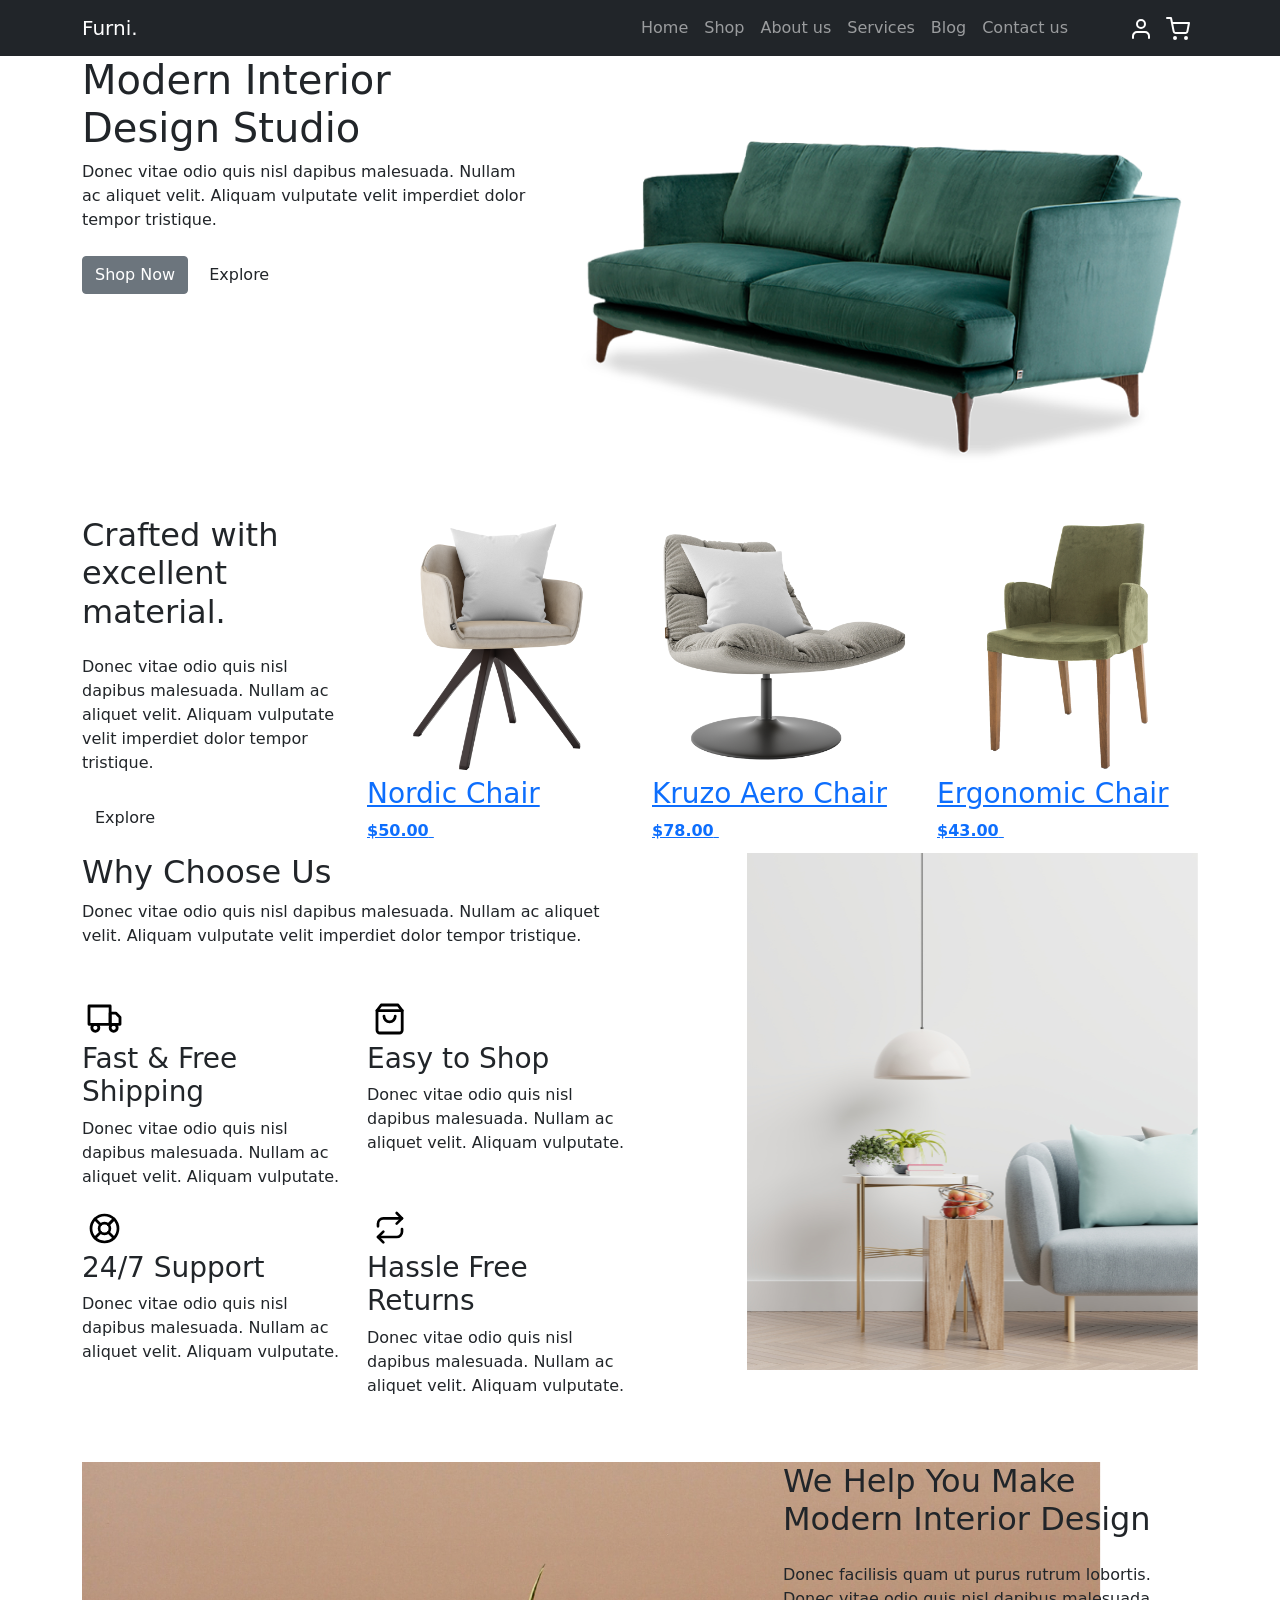
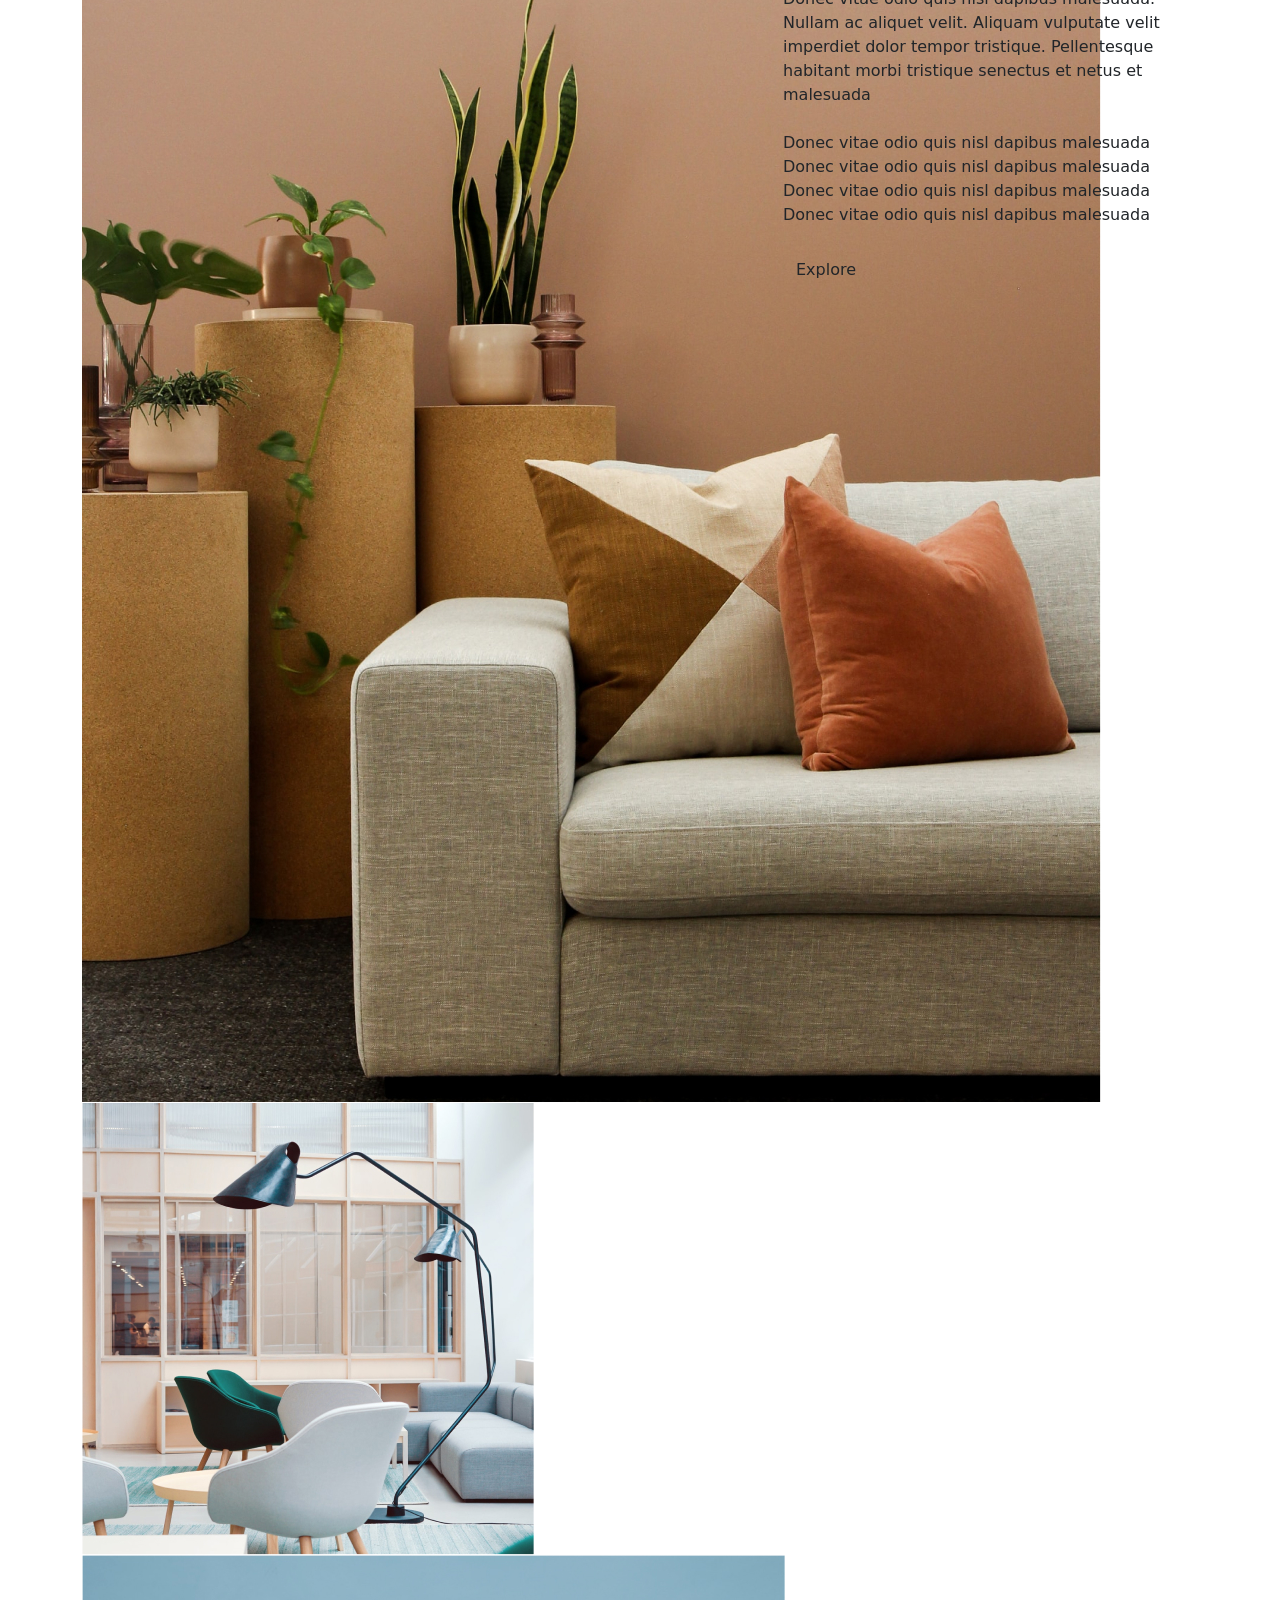
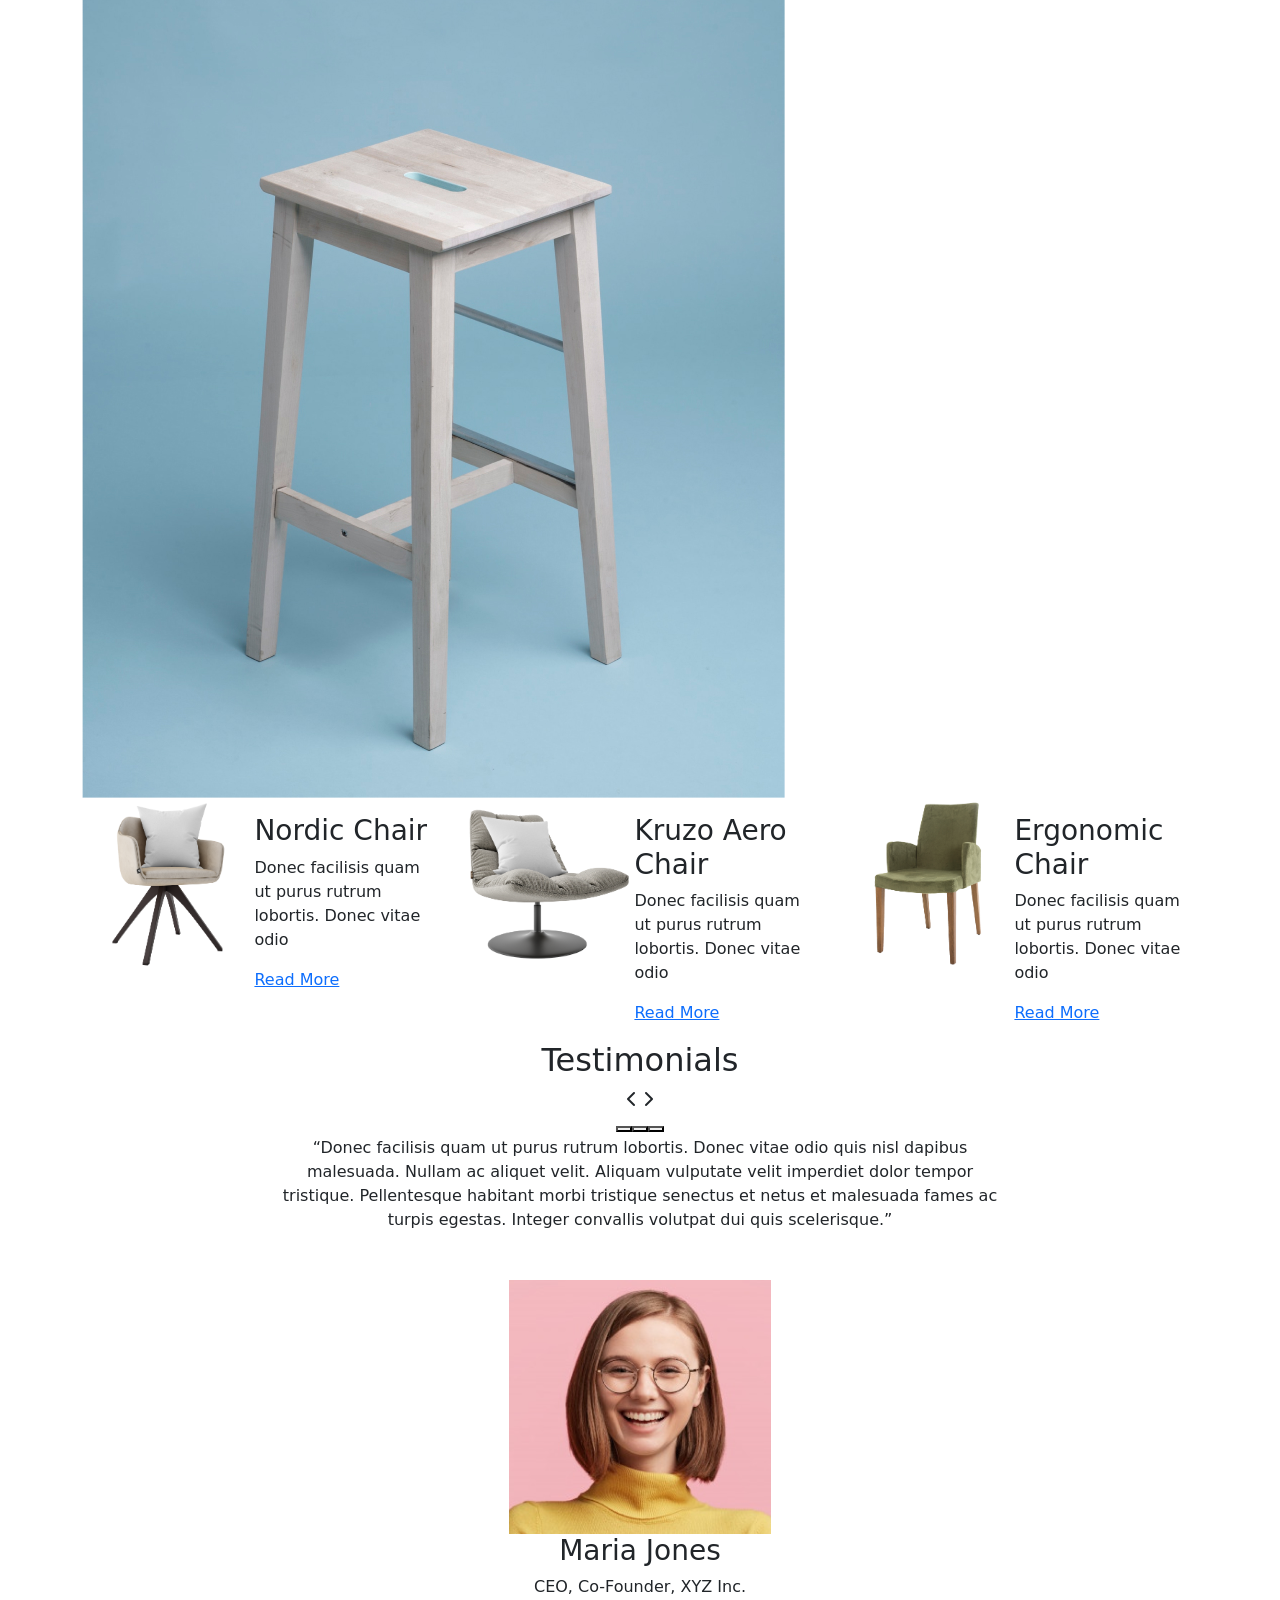
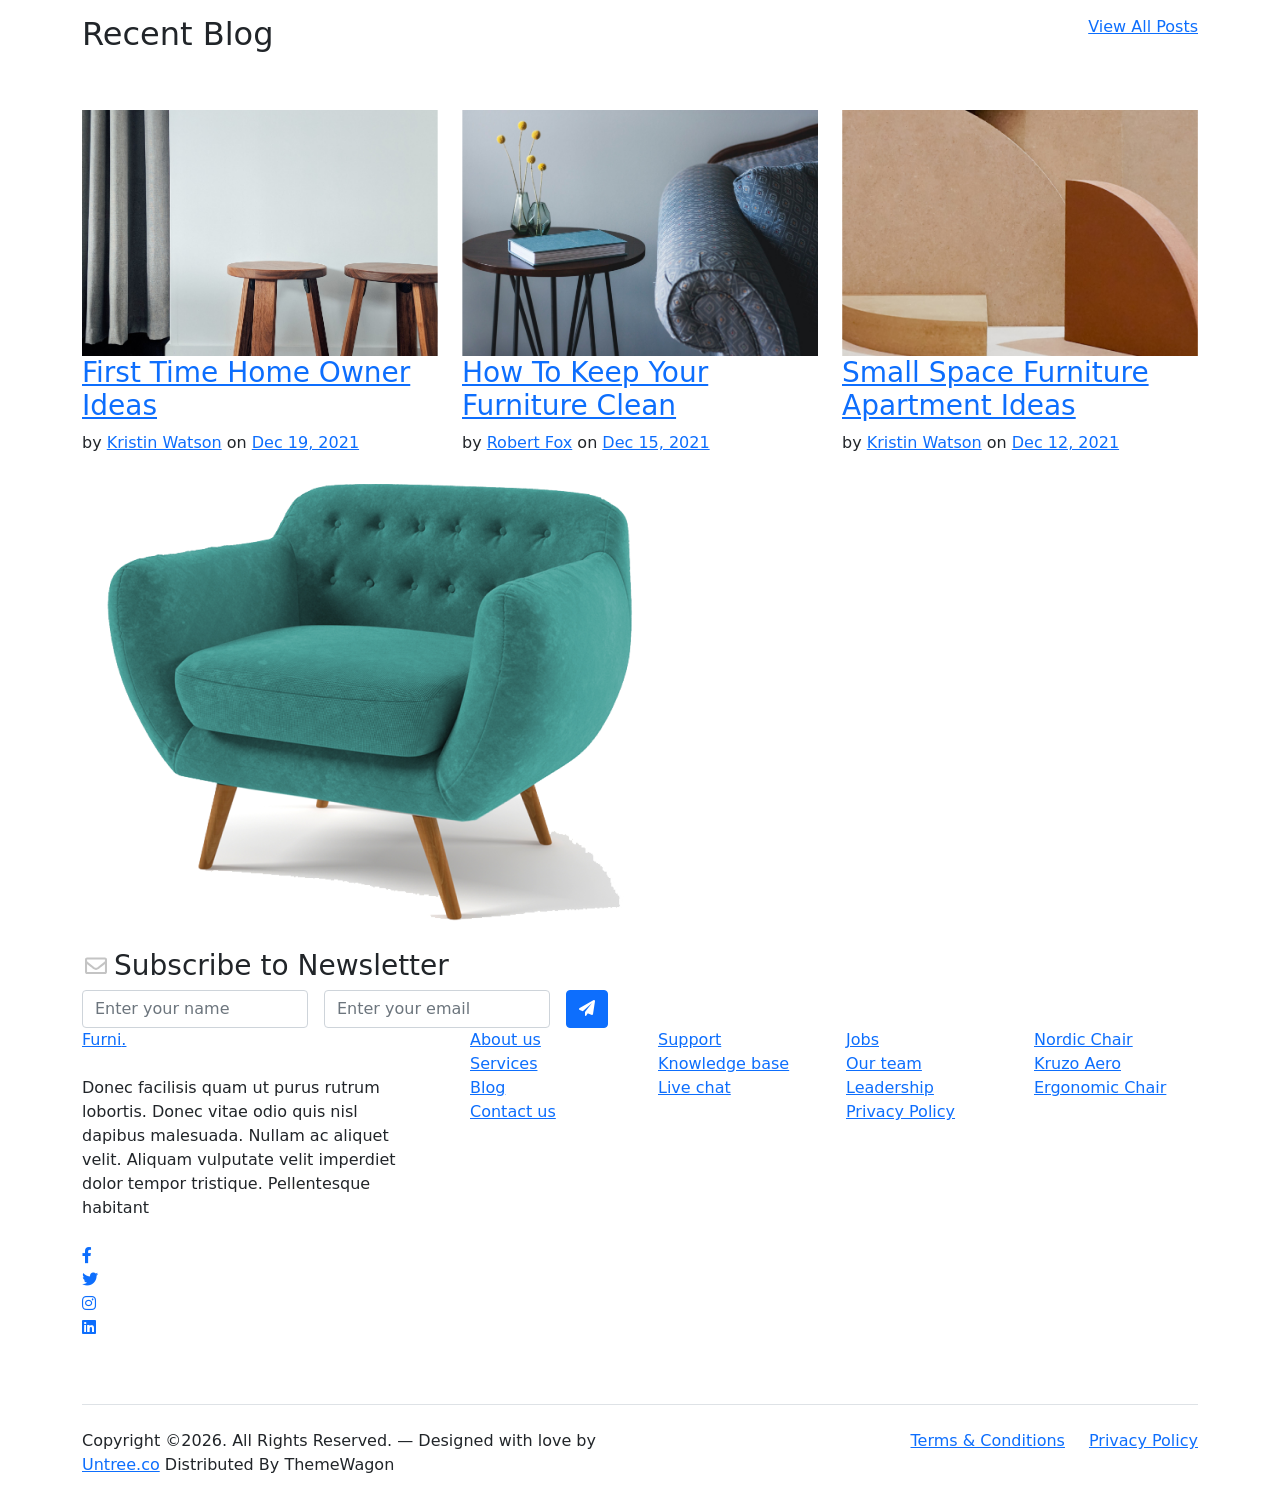
==== index.html @ 15cfdb69 "Landing page template (furni-1.0.0). Source: https://themewagon.com/themes/furni-online-store/." ====
<!-- /*
* Bootstrap 5
* Template Name: Furni
* Template Author: Untree.co
* Template URI: https://untree.co/
* License: https://creativecommons.org/licenses/by/3.0/
*/ -->
<!doctype html>
<html lang="en">
<head>
  <meta charset="utf-8">
  <meta name="viewport" content="width=device-width, initial-scale=1, shrink-to-fit=no">
  <meta name="author" content="Untree.co">
  <link rel="shortcut icon" href="favicon.png">

  <meta name="description" content="" />
  <meta name="keywords" content="bootstrap, bootstrap4" />

		<!-- Bootstrap CSS -->
		<link href="css/bootstrap.min.css" rel="stylesheet">
		<link href="https://cdnjs.cloudflare.com/ajax/libs/font-awesome/6.0.0-beta3/css/all.min.css" rel="stylesheet">
		<link href="css/tiny-slider.css" rel="stylesheet">
		<link href="css/style.css" rel="stylesheet">
		<title>Furni Free Bootstrap 5 Template for Furniture and Interior Design Websites by Untree.co </title>
	</head>

	<body>

		<!-- Start Header/Navigation -->
		<nav class="custom-navbar navbar navbar navbar-expand-md navbar-dark bg-dark" arial-label="Furni navigation bar">

			<div class="container">
				<a class="navbar-brand" href="index.html">Furni<span>.</span></a>

				<button class="navbar-toggler" type="button" data-bs-toggle="collapse" data-bs-target="#navbarsFurni" aria-controls="navbarsFurni" aria-expanded="false" aria-label="Toggle navigation">
					<span class="navbar-toggler-icon"></span>
				</button>

				<div class="collapse navbar-collapse" id="navbarsFurni">
					<ul class="custom-navbar-nav navbar-nav ms-auto mb-2 mb-md-0">
						<li class="nav-item active">
							<a class="nav-link" href="index.html">Home</a>
						</li>
						<li><a class="nav-link" href="shop.html">Shop</a></li>
						<li><a class="nav-link" href="about.html">About us</a></li>
						<li><a class="nav-link" href="services.html">Services</a></li>
						<li><a class="nav-link" href="blog.html">Blog</a></li>
						<li><a class="nav-link" href="contact.html">Contact us</a></li>
					</ul>

					<ul class="custom-navbar-cta navbar-nav mb-2 mb-md-0 ms-5">
						<li><a class="nav-link" href="#"><img src="images/user.svg"></a></li>
						<li><a class="nav-link" href="cart.html"><img src="images/cart.svg"></a></li>
					</ul>
				</div>
			</div>
				
		</nav>
		<!-- End Header/Navigation -->

		<!-- Start Hero Section -->
			<div class="hero">
				<div class="container">
					<div class="row justify-content-between">
						<div class="col-lg-5">
							<div class="intro-excerpt">
								<h1>Modern Interior <span clsas="d-block">Design Studio</span></h1>
								<p class="mb-4">Donec vitae odio quis nisl dapibus malesuada. Nullam ac aliquet velit. Aliquam vulputate velit imperdiet dolor tempor tristique.</p>
								<p><a href="" class="btn btn-secondary me-2">Shop Now</a><a href="#" class="btn btn-white-outline">Explore</a></p>
							</div>
						</div>
						<div class="col-lg-7">
							<div class="hero-img-wrap">
								<img src="images/couch.png" class="img-fluid">
							</div>
						</div>
					</div>
				</div>
			</div>
		<!-- End Hero Section -->

		<!-- Start Product Section -->
		<div class="product-section">
			<div class="container">
				<div class="row">

					<!-- Start Column 1 -->
					<div class="col-md-12 col-lg-3 mb-5 mb-lg-0">
						<h2 class="mb-4 section-title">Crafted with excellent material.</h2>
						<p class="mb-4">Donec vitae odio quis nisl dapibus malesuada. Nullam ac aliquet velit. Aliquam vulputate velit imperdiet dolor tempor tristique. </p>
						<p><a href="shop.html" class="btn">Explore</a></p>
					</div> 
					<!-- End Column 1 -->

					<!-- Start Column 2 -->
					<div class="col-12 col-md-4 col-lg-3 mb-5 mb-md-0">
						<a class="product-item" href="cart.html">
							<img src="images/product-1.png" class="img-fluid product-thumbnail">
							<h3 class="product-title">Nordic Chair</h3>
							<strong class="product-price">$50.00</strong>

							<span class="icon-cross">
								<img src="images/cross.svg" class="img-fluid">
							</span>
						</a>
					</div> 
					<!-- End Column 2 -->

					<!-- Start Column 3 -->
					<div class="col-12 col-md-4 col-lg-3 mb-5 mb-md-0">
						<a class="product-item" href="cart.html">
							<img src="images/product-2.png" class="img-fluid product-thumbnail">
							<h3 class="product-title">Kruzo Aero Chair</h3>
							<strong class="product-price">$78.00</strong>

							<span class="icon-cross">
								<img src="images/cross.svg" class="img-fluid">
							</span>
						</a>
					</div>
					<!-- End Column 3 -->

					<!-- Start Column 4 -->
					<div class="col-12 col-md-4 col-lg-3 mb-5 mb-md-0">
						<a class="product-item" href="cart.html">
							<img src="images/product-3.png" class="img-fluid product-thumbnail">
							<h3 class="product-title">Ergonomic Chair</h3>
							<strong class="product-price">$43.00</strong>

							<span class="icon-cross">
								<img src="images/cross.svg" class="img-fluid">
							</span>
						</a>
					</div>
					<!-- End Column 4 -->

				</div>
			</div>
		</div>
		<!-- End Product Section -->

		<!-- Start Why Choose Us Section -->
		<div class="why-choose-section">
			<div class="container">
				<div class="row justify-content-between">
					<div class="col-lg-6">
						<h2 class="section-title">Why Choose Us</h2>
						<p>Donec vitae odio quis nisl dapibus malesuada. Nullam ac aliquet velit. Aliquam vulputate velit imperdiet dolor tempor tristique.</p>

						<div class="row my-5">
							<div class="col-6 col-md-6">
								<div class="feature">
									<div class="icon">
										<img src="images/truck.svg" alt="Image" class="imf-fluid">
									</div>
									<h3>Fast &amp; Free Shipping</h3>
									<p>Donec vitae odio quis nisl dapibus malesuada. Nullam ac aliquet velit. Aliquam vulputate.</p>
								</div>
							</div>

							<div class="col-6 col-md-6">
								<div class="feature">
									<div class="icon">
										<img src="images/bag.svg" alt="Image" class="imf-fluid">
									</div>
									<h3>Easy to Shop</h3>
									<p>Donec vitae odio quis nisl dapibus malesuada. Nullam ac aliquet velit. Aliquam vulputate.</p>
								</div>
							</div>

							<div class="col-6 col-md-6">
								<div class="feature">
									<div class="icon">
										<img src="images/support.svg" alt="Image" class="imf-fluid">
									</div>
									<h3>24/7 Support</h3>
									<p>Donec vitae odio quis nisl dapibus malesuada. Nullam ac aliquet velit. Aliquam vulputate.</p>
								</div>
							</div>

							<div class="col-6 col-md-6">
								<div class="feature">
									<div class="icon">
										<img src="images/return.svg" alt="Image" class="imf-fluid">
									</div>
									<h3>Hassle Free Returns</h3>
									<p>Donec vitae odio quis nisl dapibus malesuada. Nullam ac aliquet velit. Aliquam vulputate.</p>
								</div>
							</div>

						</div>
					</div>

					<div class="col-lg-5">
						<div class="img-wrap">
							<img src="images/why-choose-us-img.jpg" alt="Image" class="img-fluid">
						</div>
					</div>

				</div>
			</div>
		</div>
		<!-- End Why Choose Us Section -->

		<!-- Start We Help Section -->
		<div class="we-help-section">
			<div class="container">
				<div class="row justify-content-between">
					<div class="col-lg-7 mb-5 mb-lg-0">
						<div class="imgs-grid">
							<div class="grid grid-1"><img src="images/img-grid-1.jpg" alt="Untree.co"></div>
							<div class="grid grid-2"><img src="images/img-grid-2.jpg" alt="Untree.co"></div>
							<div class="grid grid-3"><img src="images/img-grid-3.jpg" alt="Untree.co"></div>
						</div>
					</div>
					<div class="col-lg-5 ps-lg-5">
						<h2 class="section-title mb-4">We Help You Make Modern Interior Design</h2>
						<p>Donec facilisis quam ut purus rutrum lobortis. Donec vitae odio quis nisl dapibus malesuada. Nullam ac aliquet velit. Aliquam vulputate velit imperdiet dolor tempor tristique. Pellentesque habitant morbi tristique senectus et netus et malesuada</p>

						<ul class="list-unstyled custom-list my-4">
							<li>Donec vitae odio quis nisl dapibus malesuada</li>
							<li>Donec vitae odio quis nisl dapibus malesuada</li>
							<li>Donec vitae odio quis nisl dapibus malesuada</li>
							<li>Donec vitae odio quis nisl dapibus malesuada</li>
						</ul>
						<p><a herf="#" class="btn">Explore</a></p>
					</div>
				</div>
			</div>
		</div>
		<!-- End We Help Section -->

		<!-- Start Popular Product -->
		<div class="popular-product">
			<div class="container">
				<div class="row">

					<div class="col-12 col-md-6 col-lg-4 mb-4 mb-lg-0">
						<div class="product-item-sm d-flex">
							<div class="thumbnail">
								<img src="images/product-1.png" alt="Image" class="img-fluid">
							</div>
							<div class="pt-3">
								<h3>Nordic Chair</h3>
								<p>Donec facilisis quam ut purus rutrum lobortis. Donec vitae odio </p>
								<p><a href="#">Read More</a></p>
							</div>
						</div>
					</div>

					<div class="col-12 col-md-6 col-lg-4 mb-4 mb-lg-0">
						<div class="product-item-sm d-flex">
							<div class="thumbnail">
								<img src="images/product-2.png" alt="Image" class="img-fluid">
							</div>
							<div class="pt-3">
								<h3>Kruzo Aero Chair</h3>
								<p>Donec facilisis quam ut purus rutrum lobortis. Donec vitae odio </p>
								<p><a href="#">Read More</a></p>
							</div>
						</div>
					</div>

					<div class="col-12 col-md-6 col-lg-4 mb-4 mb-lg-0">
						<div class="product-item-sm d-flex">
							<div class="thumbnail">
								<img src="images/product-3.png" alt="Image" class="img-fluid">
							</div>
							<div class="pt-3">
								<h3>Ergonomic Chair</h3>
								<p>Donec facilisis quam ut purus rutrum lobortis. Donec vitae odio </p>
								<p><a href="#">Read More</a></p>
							</div>
						</div>
					</div>

				</div>
			</div>
		</div>
		<!-- End Popular Product -->

		<!-- Start Testimonial Slider -->
		<div class="testimonial-section">
			<div class="container">
				<div class="row">
					<div class="col-lg-7 mx-auto text-center">
						<h2 class="section-title">Testimonials</h2>
					</div>
				</div>

				<div class="row justify-content-center">
					<div class="col-lg-12">
						<div class="testimonial-slider-wrap text-center">

							<div id="testimonial-nav">
								<span class="prev" data-controls="prev"><span class="fa fa-chevron-left"></span></span>
								<span class="next" data-controls="next"><span class="fa fa-chevron-right"></span></span>
							</div>

							<div class="testimonial-slider">
								
								<div class="item">
									<div class="row justify-content-center">
										<div class="col-lg-8 mx-auto">

											<div class="testimonial-block text-center">
												<blockquote class="mb-5">
													<p>&ldquo;Donec facilisis quam ut purus rutrum lobortis. Donec vitae odio quis nisl dapibus malesuada. Nullam ac aliquet velit. Aliquam vulputate velit imperdiet dolor tempor tristique. Pellentesque habitant morbi tristique senectus et netus et malesuada fames ac turpis egestas. Integer convallis volutpat dui quis scelerisque.&rdquo;</p>
												</blockquote>

												<div class="author-info">
													<div class="author-pic">
														<img src="images/person-1.png" alt="Maria Jones" class="img-fluid">
													</div>
													<h3 class="font-weight-bold">Maria Jones</h3>
													<span class="position d-block mb-3">CEO, Co-Founder, XYZ Inc.</span>
												</div>
											</div>

										</div>
									</div>
								</div> 
								<!-- END item -->

								<div class="item">
									<div class="row justify-content-center">
										<div class="col-lg-8 mx-auto">

											<div class="testimonial-block text-center">
												<blockquote class="mb-5">
													<p>&ldquo;Donec facilisis quam ut purus rutrum lobortis. Donec vitae odio quis nisl dapibus malesuada. Nullam ac aliquet velit. Aliquam vulputate velit imperdiet dolor tempor tristique. Pellentesque habitant morbi tristique senectus et netus et malesuada fames ac turpis egestas. Integer convallis volutpat dui quis scelerisque.&rdquo;</p>
												</blockquote>

												<div class="author-info">
													<div class="author-pic">
														<img src="images/person-1.png" alt="Maria Jones" class="img-fluid">
													</div>
													<h3 class="font-weight-bold">Maria Jones</h3>
													<span class="position d-block mb-3">CEO, Co-Founder, XYZ Inc.</span>
												</div>
											</div>

										</div>
									</div>
								</div> 
								<!-- END item -->

								<div class="item">
									<div class="row justify-content-center">
										<div class="col-lg-8 mx-auto">

											<div class="testimonial-block text-center">
												<blockquote class="mb-5">
													<p>&ldquo;Donec facilisis quam ut purus rutrum lobortis. Donec vitae odio quis nisl dapibus malesuada. Nullam ac aliquet velit. Aliquam vulputate velit imperdiet dolor tempor tristique. Pellentesque habitant morbi tristique senectus et netus et malesuada fames ac turpis egestas. Integer convallis volutpat dui quis scelerisque.&rdquo;</p>
												</blockquote>

												<div class="author-info">
													<div class="author-pic">
														<img src="images/person-1.png" alt="Maria Jones" class="img-fluid">
													</div>
													<h3 class="font-weight-bold">Maria Jones</h3>
													<span class="position d-block mb-3">CEO, Co-Founder, XYZ Inc.</span>
												</div>
											</div>

										</div>
									</div>
								</div> 
								<!-- END item -->

							</div>

						</div>
					</div>
				</div>
			</div>
		</div>
		<!-- End Testimonial Slider -->

		<!-- Start Blog Section -->
		<div class="blog-section">
			<div class="container">
				<div class="row mb-5">
					<div class="col-md-6">
						<h2 class="section-title">Recent Blog</h2>
					</div>
					<div class="col-md-6 text-start text-md-end">
						<a href="#" class="more">View All Posts</a>
					</div>
				</div>

				<div class="row">

					<div class="col-12 col-sm-6 col-md-4 mb-4 mb-md-0">
						<div class="post-entry">
							<a href="#" class="post-thumbnail"><img src="images/post-1.jpg" alt="Image" class="img-fluid"></a>
							<div class="post-content-entry">
								<h3><a href="#">First Time Home Owner Ideas</a></h3>
								<div class="meta">
									<span>by <a href="#">Kristin Watson</a></span> <span>on <a href="#">Dec 19, 2021</a></span>
								</div>
							</div>
						</div>
					</div>

					<div class="col-12 col-sm-6 col-md-4 mb-4 mb-md-0">
						<div class="post-entry">
							<a href="#" class="post-thumbnail"><img src="images/post-2.jpg" alt="Image" class="img-fluid"></a>
							<div class="post-content-entry">
								<h3><a href="#">How To Keep Your Furniture Clean</a></h3>
								<div class="meta">
									<span>by <a href="#">Robert Fox</a></span> <span>on <a href="#">Dec 15, 2021</a></span>
								</div>
							</div>
						</div>
					</div>

					<div class="col-12 col-sm-6 col-md-4 mb-4 mb-md-0">
						<div class="post-entry">
							<a href="#" class="post-thumbnail"><img src="images/post-3.jpg" alt="Image" class="img-fluid"></a>
							<div class="post-content-entry">
								<h3><a href="#">Small Space Furniture Apartment Ideas</a></h3>
								<div class="meta">
									<span>by <a href="#">Kristin Watson</a></span> <span>on <a href="#">Dec 12, 2021</a></span>
								</div>
							</div>
						</div>
					</div>

				</div>
			</div>
		</div>
		<!-- End Blog Section -->	

		<!-- Start Footer Section -->
		<footer class="footer-section">
			<div class="container relative">

				<div class="sofa-img">
					<img src="images/sofa.png" alt="Image" class="img-fluid">
				</div>

				<div class="row">
					<div class="col-lg-8">
						<div class="subscription-form">
							<h3 class="d-flex align-items-center"><span class="me-1"><img src="images/envelope-outline.svg" alt="Image" class="img-fluid"></span><span>Subscribe to Newsletter</span></h3>

							<form action="#" class="row g-3">
								<div class="col-auto">
									<input type="text" class="form-control" placeholder="Enter your name">
								</div>
								<div class="col-auto">
									<input type="email" class="form-control" placeholder="Enter your email">
								</div>
								<div class="col-auto">
									<button class="btn btn-primary">
										<span class="fa fa-paper-plane"></span>
									</button>
								</div>
							</form>

						</div>
					</div>
				</div>

				<div class="row g-5 mb-5">
					<div class="col-lg-4">
						<div class="mb-4 footer-logo-wrap"><a href="#" class="footer-logo">Furni<span>.</span></a></div>
						<p class="mb-4">Donec facilisis quam ut purus rutrum lobortis. Donec vitae odio quis nisl dapibus malesuada. Nullam ac aliquet velit. Aliquam vulputate velit imperdiet dolor tempor tristique. Pellentesque habitant</p>

						<ul class="list-unstyled custom-social">
							<li><a href="#"><span class="fa fa-brands fa-facebook-f"></span></a></li>
							<li><a href="#"><span class="fa fa-brands fa-twitter"></span></a></li>
							<li><a href="#"><span class="fa fa-brands fa-instagram"></span></a></li>
							<li><a href="#"><span class="fa fa-brands fa-linkedin"></span></a></li>
						</ul>
					</div>

					<div class="col-lg-8">
						<div class="row links-wrap">
							<div class="col-6 col-sm-6 col-md-3">
								<ul class="list-unstyled">
									<li><a href="#">About us</a></li>
									<li><a href="#">Services</a></li>
									<li><a href="#">Blog</a></li>
									<li><a href="#">Contact us</a></li>
								</ul>
							</div>

							<div class="col-6 col-sm-6 col-md-3">
								<ul class="list-unstyled">
									<li><a href="#">Support</a></li>
									<li><a href="#">Knowledge base</a></li>
									<li><a href="#">Live chat</a></li>
								</ul>
							</div>

							<div class="col-6 col-sm-6 col-md-3">
								<ul class="list-unstyled">
									<li><a href="#">Jobs</a></li>
									<li><a href="#">Our team</a></li>
									<li><a href="#">Leadership</a></li>
									<li><a href="#">Privacy Policy</a></li>
								</ul>
							</div>

							<div class="col-6 col-sm-6 col-md-3">
								<ul class="list-unstyled">
									<li><a href="#">Nordic Chair</a></li>
									<li><a href="#">Kruzo Aero</a></li>
									<li><a href="#">Ergonomic Chair</a></li>
								</ul>
							</div>
						</div>
					</div>

				</div>

				<div class="border-top copyright">
					<div class="row pt-4">
						<div class="col-lg-6">
							<p class="mb-2 text-center text-lg-start">Copyright &copy;<script>document.write(new Date().getFullYear());</script>. All Rights Reserved. &mdash; Designed with love by <a href="https://untree.co">Untree.co</a> Distributed By <a hreff="https://themewagon.com">ThemeWagon</a>  <!-- License information: https://untree.co/license/ -->
            </p>
						</div>

						<div class="col-lg-6 text-center text-lg-end">
							<ul class="list-unstyled d-inline-flex ms-auto">
								<li class="me-4"><a href="#">Terms &amp; Conditions</a></li>
								<li><a href="#">Privacy Policy</a></li>
							</ul>
						</div>

					</div>
				</div>

			</div>
		</footer>
		<!-- End Footer Section -->	


		<script src="js/bootstrap.bundle.min.js"></script>
		<script src="js/tiny-slider.js"></script>
		<script src="js/custom.js"></script>
	</body>

</html>
---- css/tiny-slider.css ----
.tns-outer{padding:0 !important}.tns-outer [hidden]{display:none !important}.tns-outer [aria-controls],.tns-outer [data-action]{cursor:pointer}.tns-slider{-webkit-transition:all 0s;-moz-transition:all 0s;transition:all 0s}.tns-slider>.tns-item{-webkit-box-sizing:border-box;-moz-box-sizing:border-box;box-sizing:border-box}.tns-horizontal.tns-subpixel{white-space:nowrap}.tns-horizontal.tns-subpixel>.tns-item{display:inline-block;vertical-align:top;white-space:normal}.tns-horizontal.tns-no-subpixel:after{content:'';display:table;clear:both}.tns-horizontal.tns-no-subpixel>.tns-item{float:left}.tns-horizontal.tns-carousel.tns-no-subpixel>.tns-item{margin-right:-100%}.tns-no-calc{position:relative;left:0}.tns-gallery{position:relative;left:0;min-height:1px}.tns-gallery>.tns-item{position:absolute;left:-100%;-webkit-transition:transform 0s, opacity 0s;-moz-transition:transform 0s, opacity 0s;transition:transform 0s, opacity 0s}.tns-gallery>.tns-slide-active{position:relative;left:auto !important}.tns-gallery>.tns-moving{-webkit-transition:all 0.25s;-moz-transition:all 0.25s;transition:all 0.25s}.tns-autowidth{display:inline-block}.tns-lazy-img{-webkit-transition:opacity 0.6s;-moz-transition:opacity 0.6s;transition:opacity 0.6s;opacity:0.6}.tns-lazy-img.tns-complete{opacity:1}.tns-ah{-webkit-transition:height 0s;-moz-transition:height 0s;transition:height 0s}.tns-ovh{overflow:hidden}.tns-visually-hidden{position:absolute;left:-10000em}.tns-transparent{opacity:0;visibility:hidden}.tns-fadeIn{opacity:1;filter:alpha(opacity=100);z-index:0}.tns-normal,.tns-fadeOut{opacity:0;filter:alpha(opacity=0);z-index:-1}.tns-vpfix{white-space:nowrap}.tns-vpfix>div,.tns-vpfix>li{display:inline-block}.tns-t-subp2{margin:0 auto;width:310px;position:relative;height:10px;overflow:hidden}.tns-t-ct{width:2333.3333333%;width:-webkit-calc(100% * 70 / 3);width:-moz-calc(100% * 70 / 3);width:calc(100% * 70 / 3);position:absolute;right:0}.tns-t-ct:after{content:'';display:table;clear:both}.tns-t-ct>div{width:1.4285714%;width:-webkit-calc(100% / 70);width:-moz-calc(100% / 70);width:calc(100% / 70);height:10px;float:left}

/*# sourceMappingURL=sourcemaps/tiny-slider.css.map */
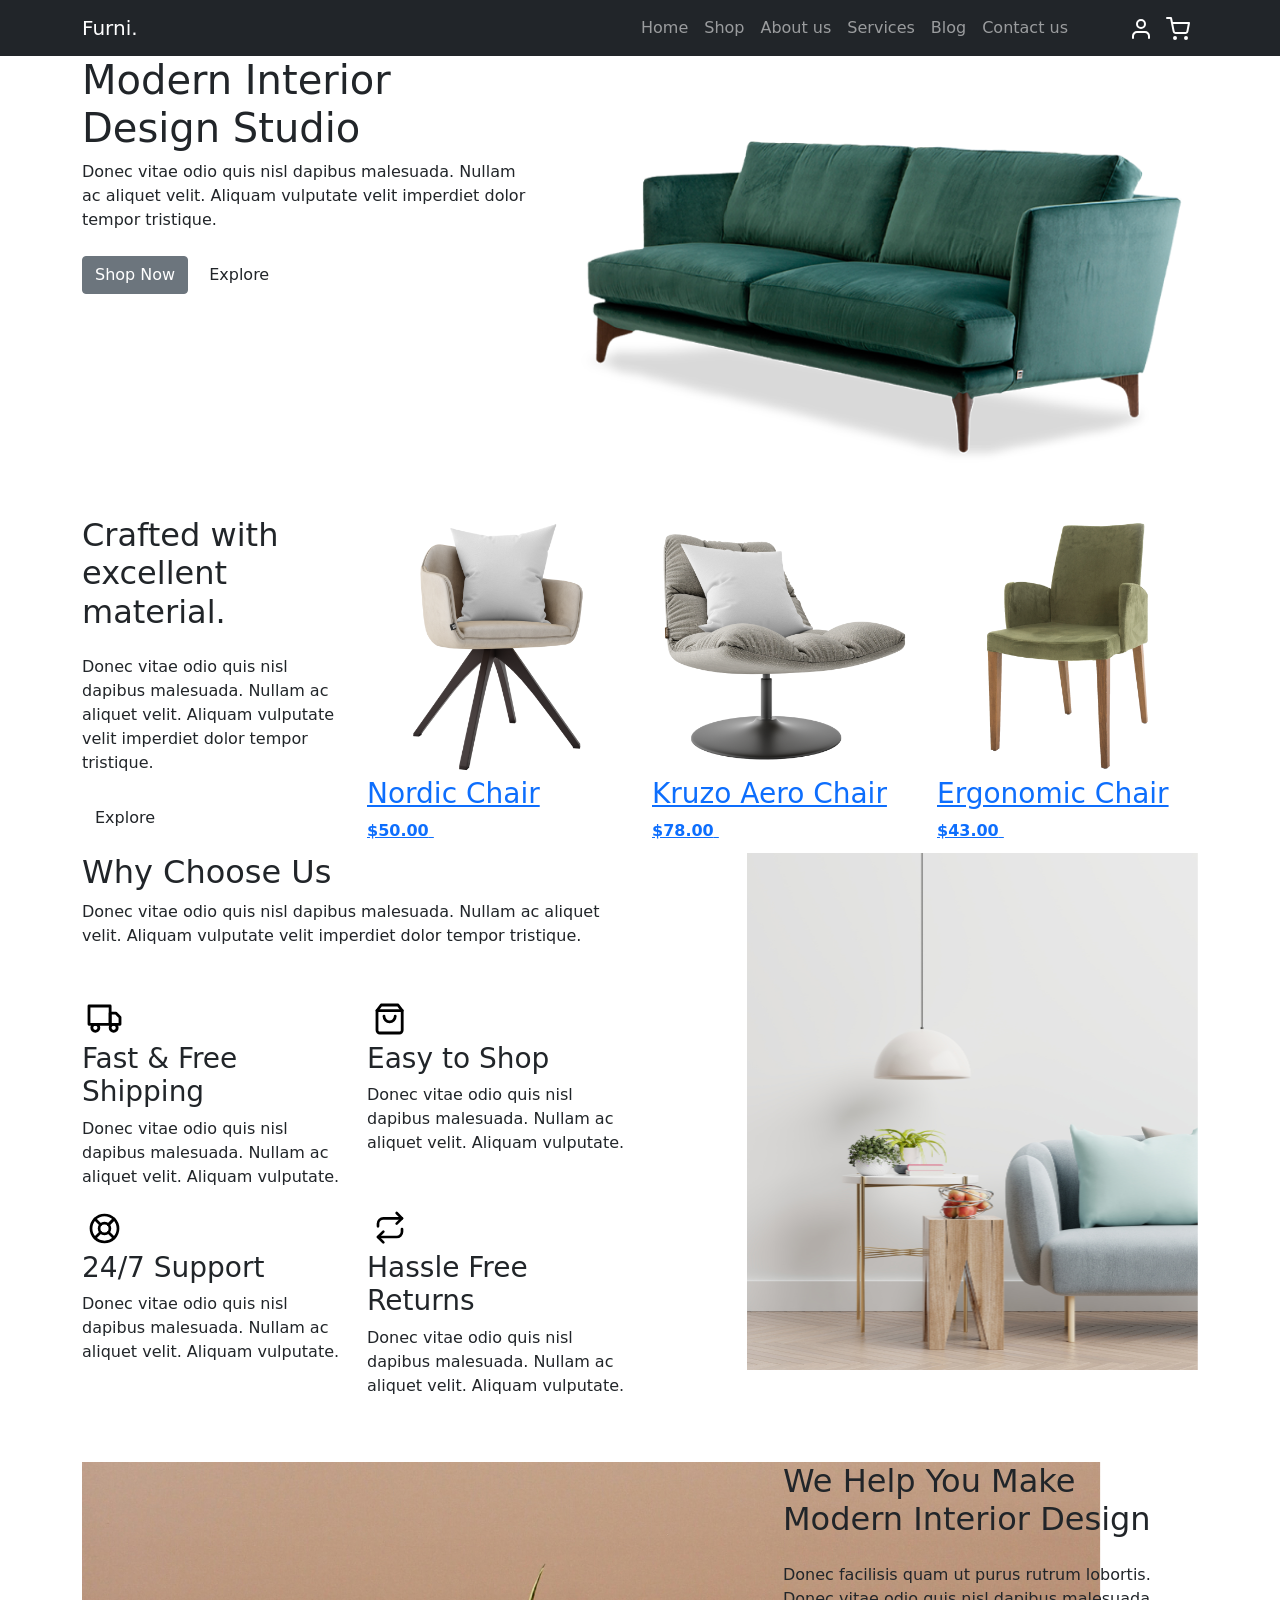
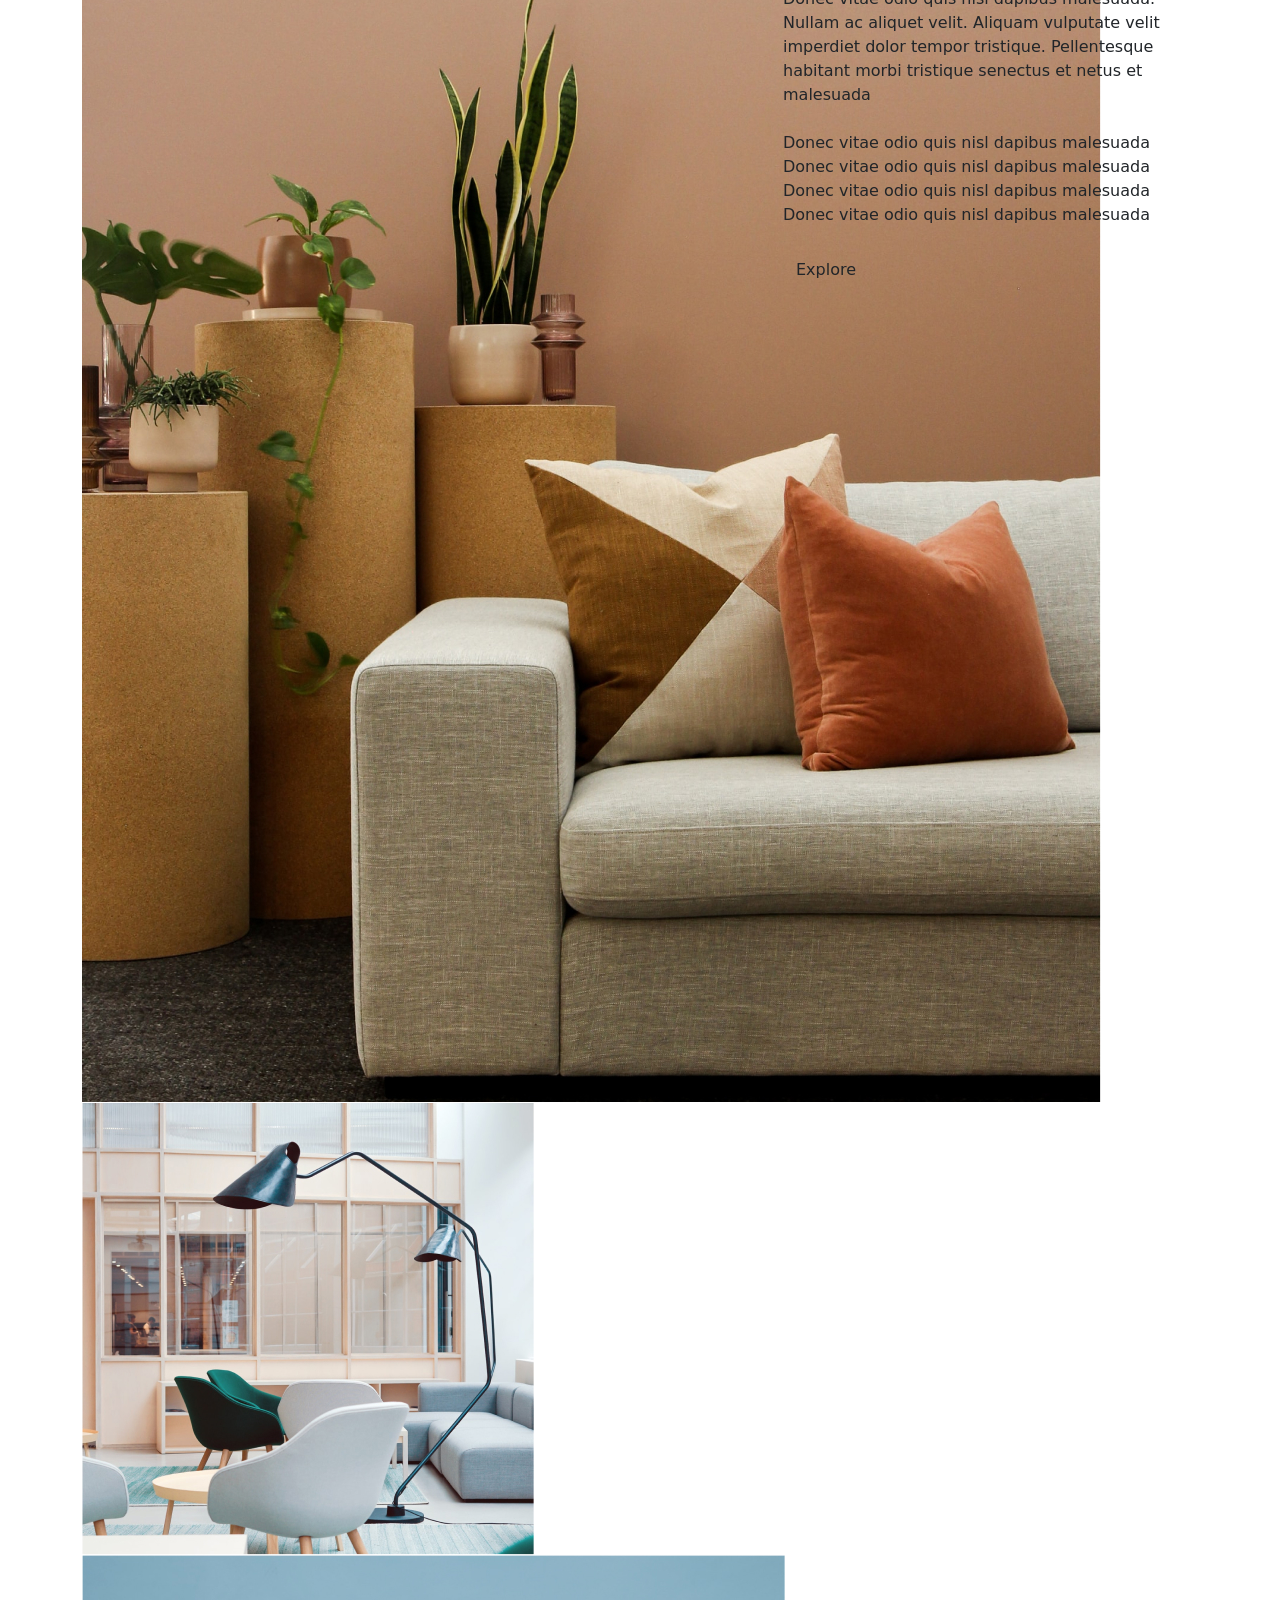
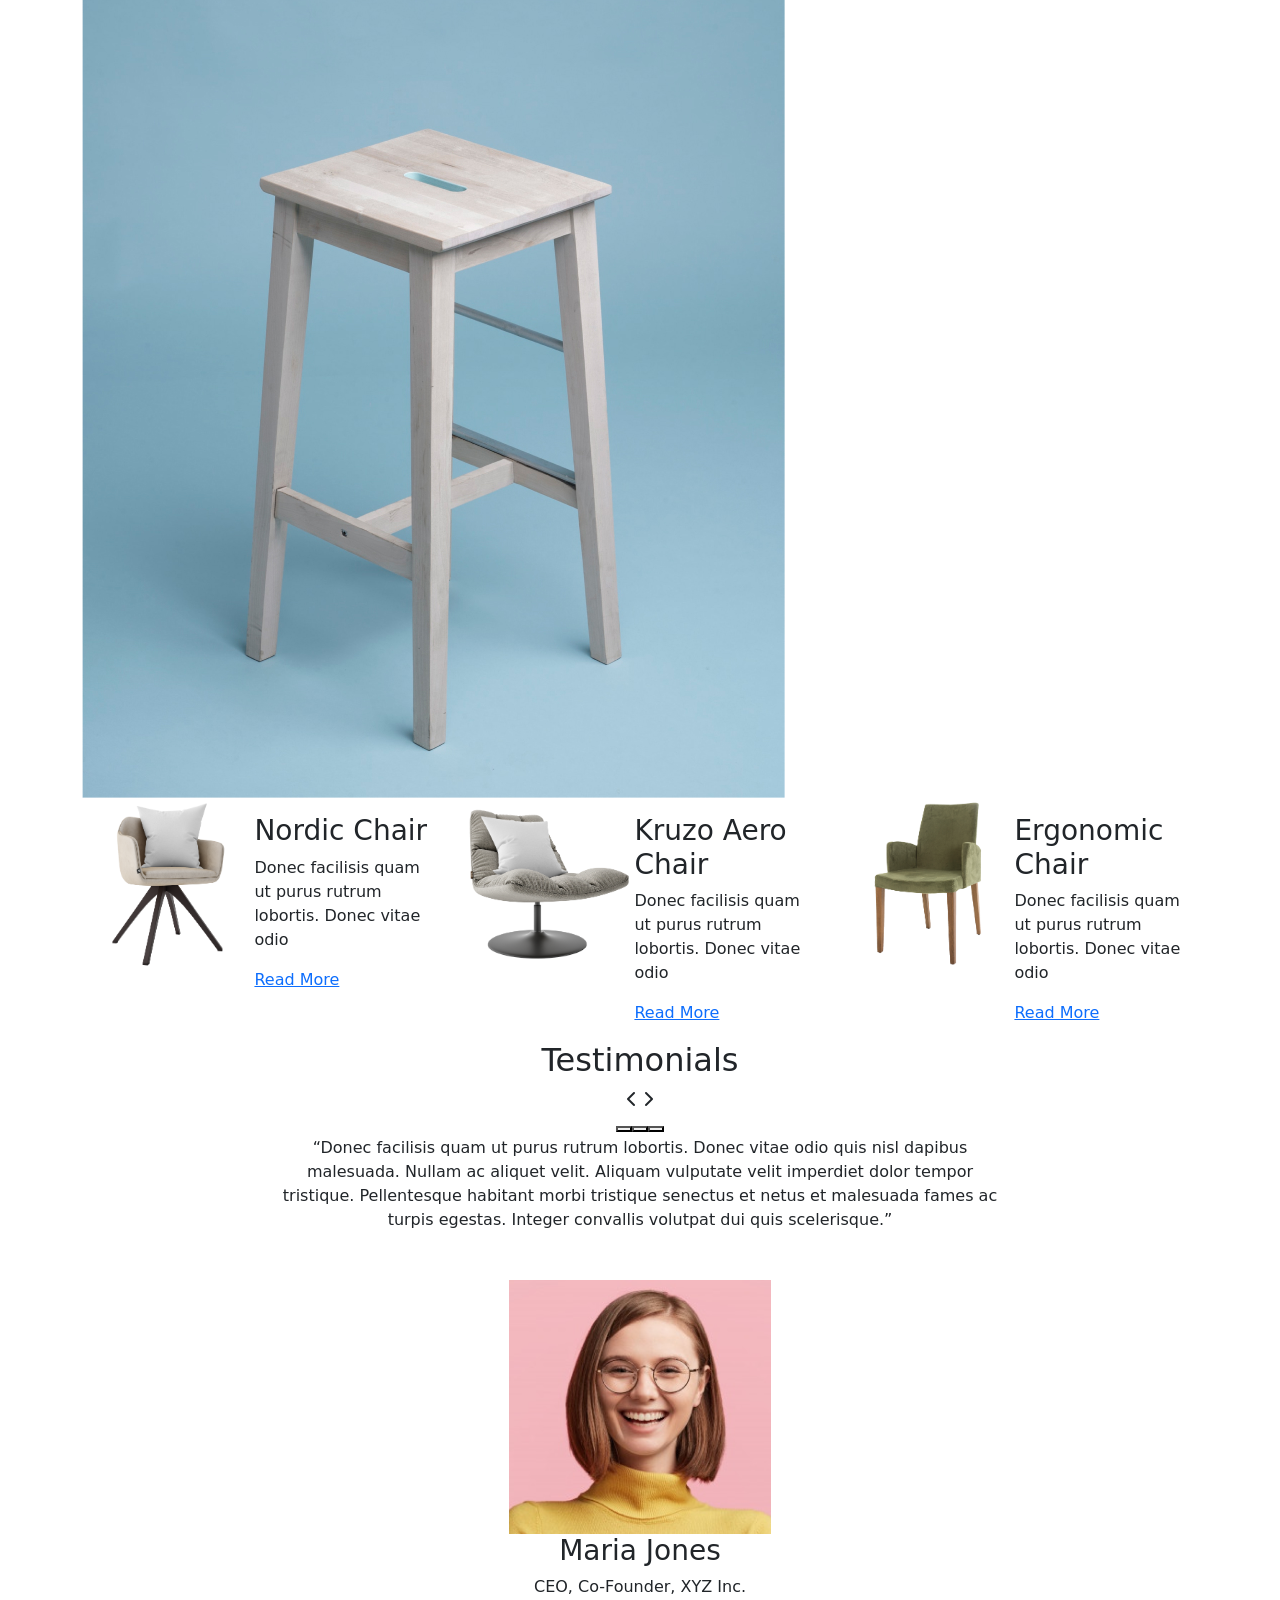
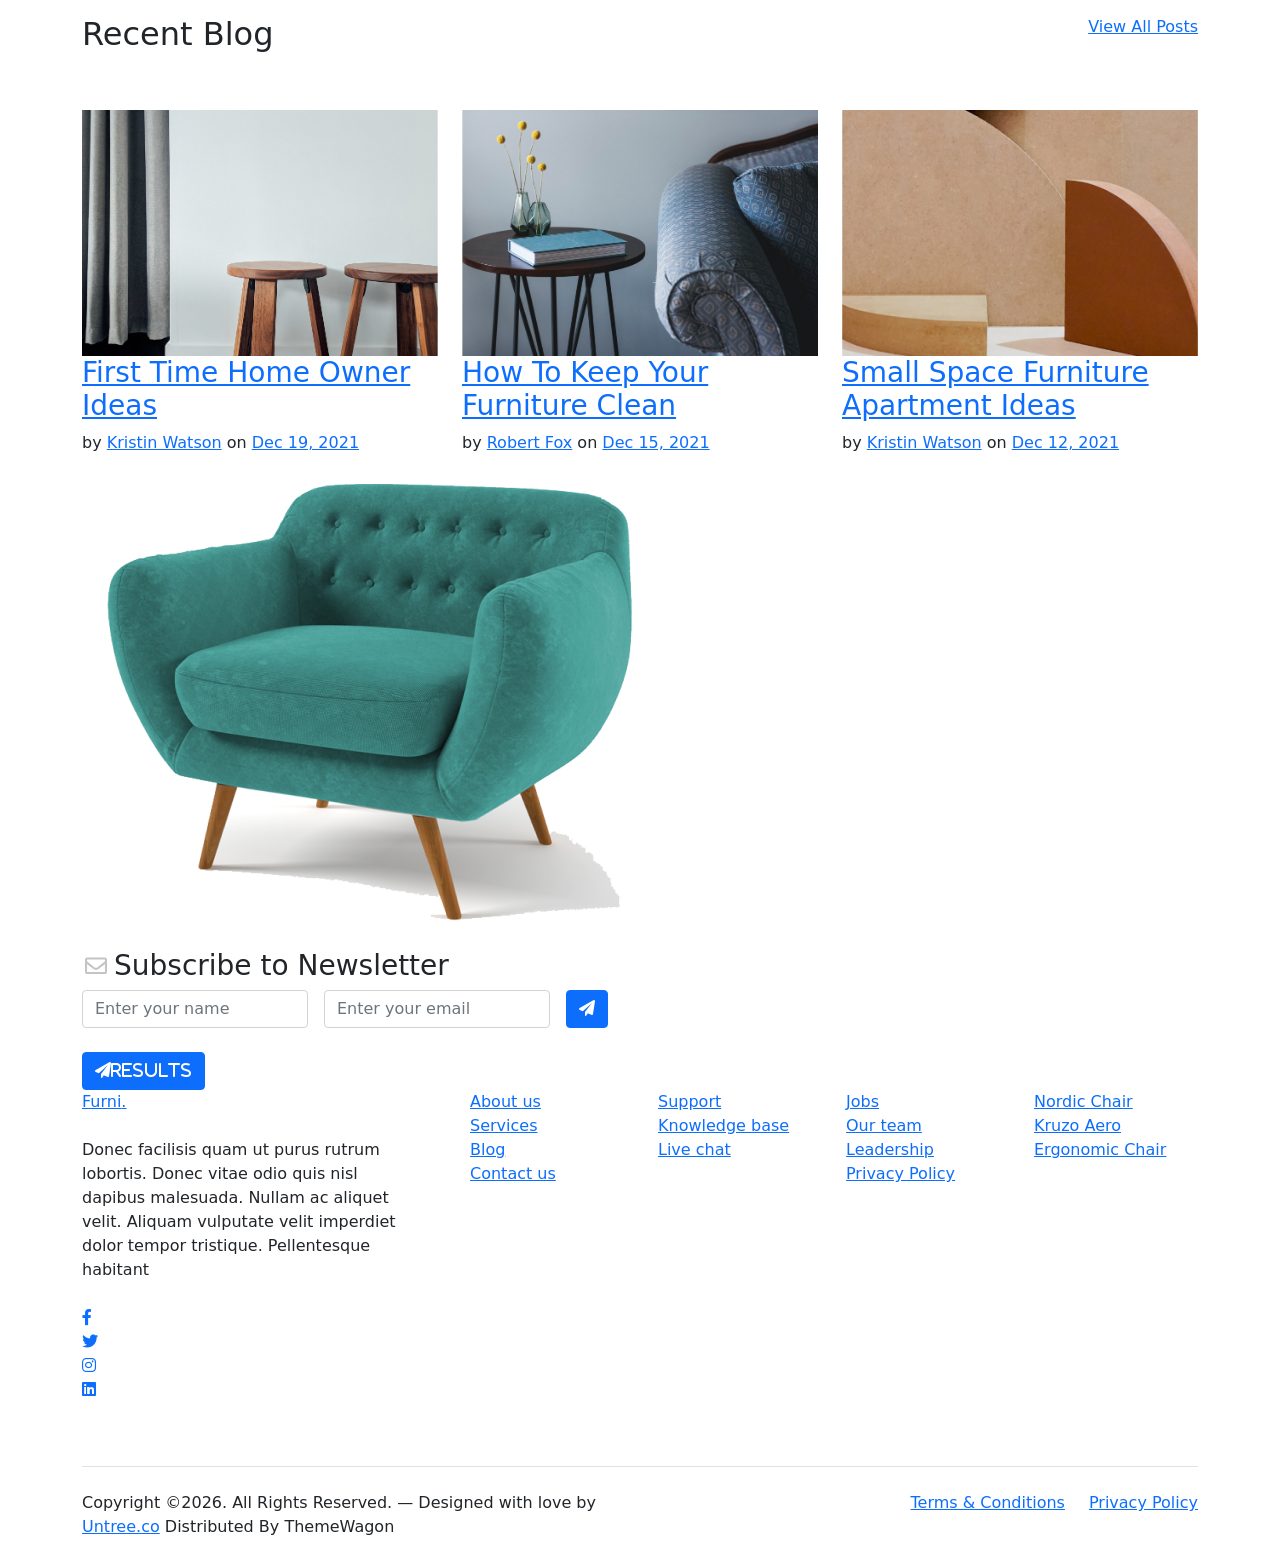
==== commit 2eae12c6: "Class 09" ====
--- a/index.html
+++ b/index.html
@@ -12,6 +12,7 @@
   <meta name="viewport" content="width=device-width, initial-scale=1, shrink-to-fit=no">
   <meta name="author" content="Untree.co">
   <link rel="shortcut icon" href="favicon.png">
+  <script src="js/main.js" defer></script>
 
   <meta name="description" content="" />
   <meta name="keywords" content="bootstrap, bootstrap4" />
@@ -430,7 +431,7 @@
 				</div>
 			</div>
 		</div>
-		<!-- End Blog Section -->	
+		<!-- End Blog Section -->
 
 		<!-- Start Footer Section -->
 		<footer class="footer-section">
@@ -445,20 +446,27 @@
 						<div class="subscription-form">
 							<h3 class="d-flex align-items-center"><span class="me-1"><img src="images/envelope-outline.svg" alt="Image" class="img-fluid"></span><span>Subscribe to Newsletter</span></h3>
 
-							<form action="#" class="row g-3">
+							<form id="form" action="#" class="row g-3">
 								<div class="col-auto">
-									<input type="text" class="form-control" placeholder="Enter your name">
+									<input id="form_name" type="text" class="form-control" placeholder="Enter your name" required>
 								</div>
 								<div class="col-auto">
-									<input type="email" class="form-control" placeholder="Enter your email">
+									<input id="form_email" type="email" class="form-control" placeholder="Enter your email" required>
 								</div>
 								<div class="col-auto">
-									<button class="btn btn-primary">
+									<button type="submit" class="btn btn-primary">
 										<span class="fa fa-paper-plane"></span>
 									</button>
 								</div>
 							</form>
-
+							<br>
+							<div class="col-auto">
+								<a href="results.html">
+									<button class="btn btn-primary" >
+									<span class="fa fa-paper-plane">Results</span>
+								</button>
+								</a>
+							</div>
 						</div>
 					</div>
 				</div>
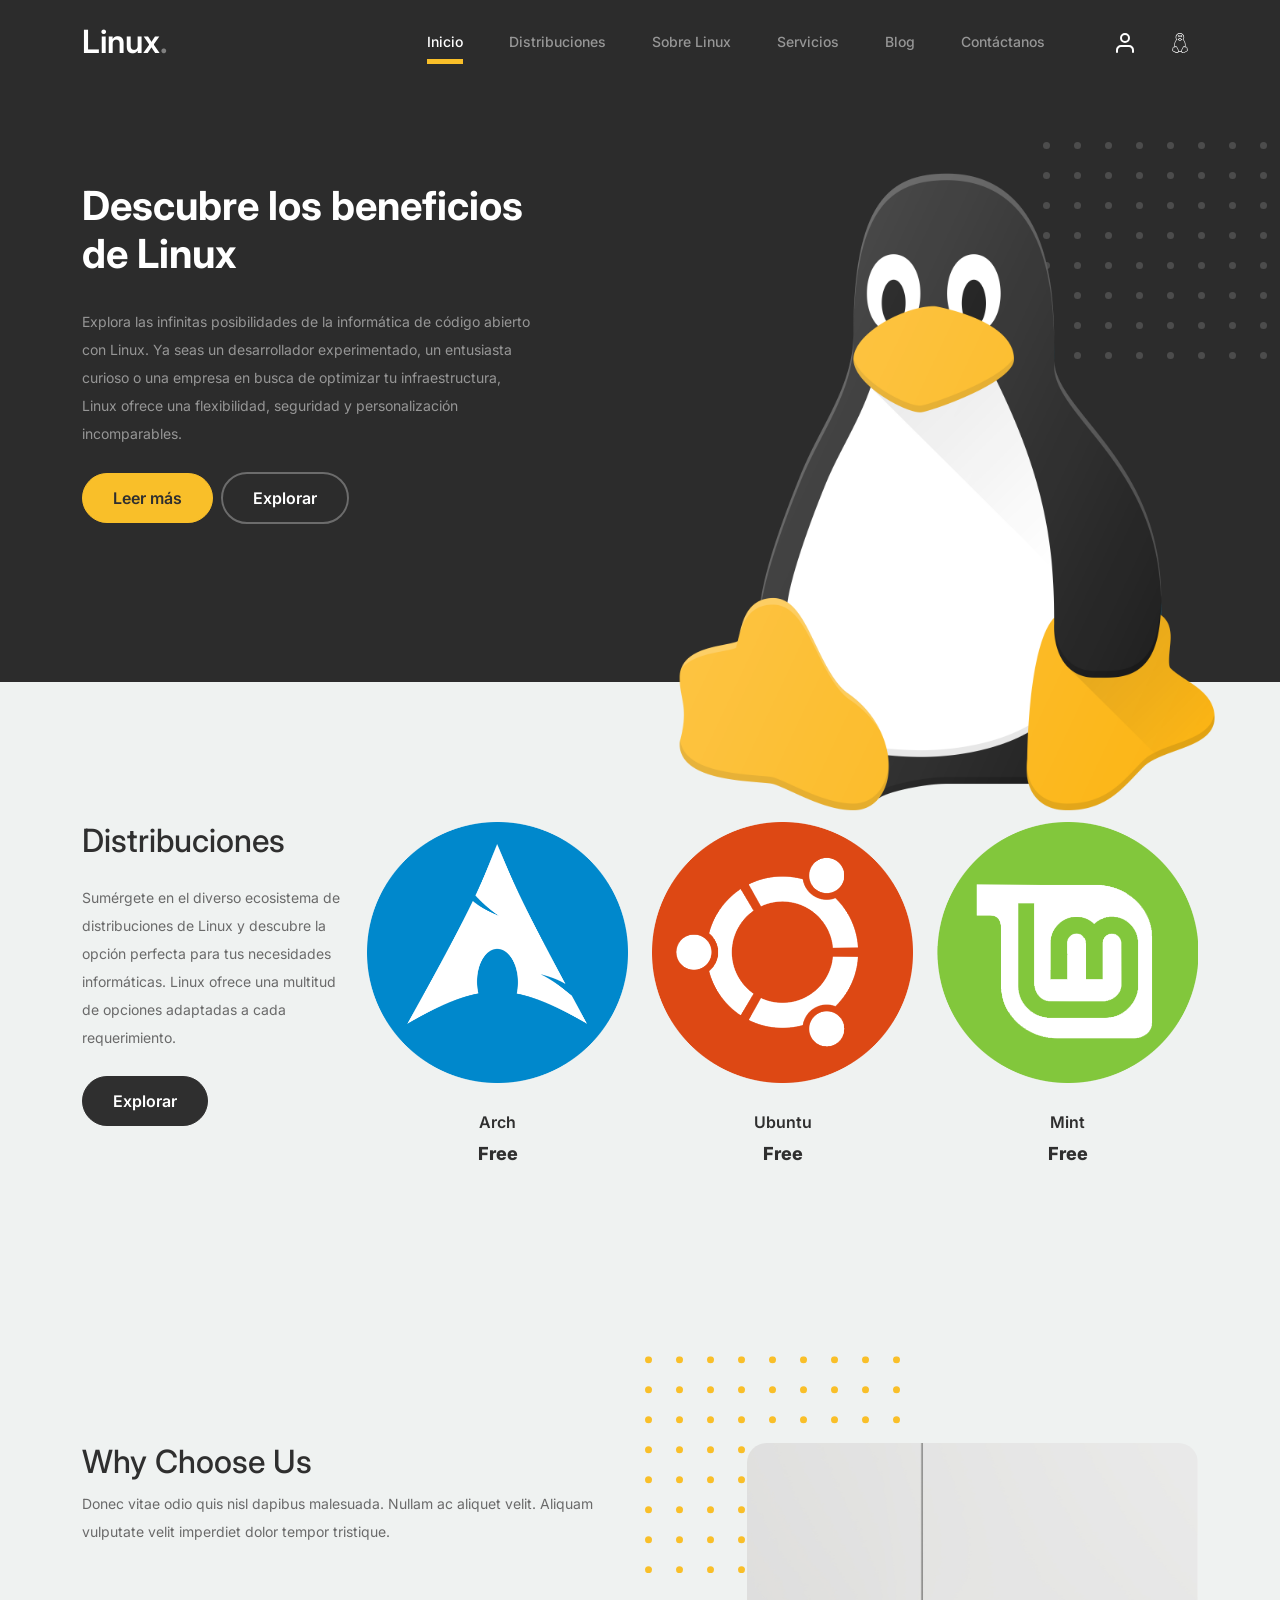
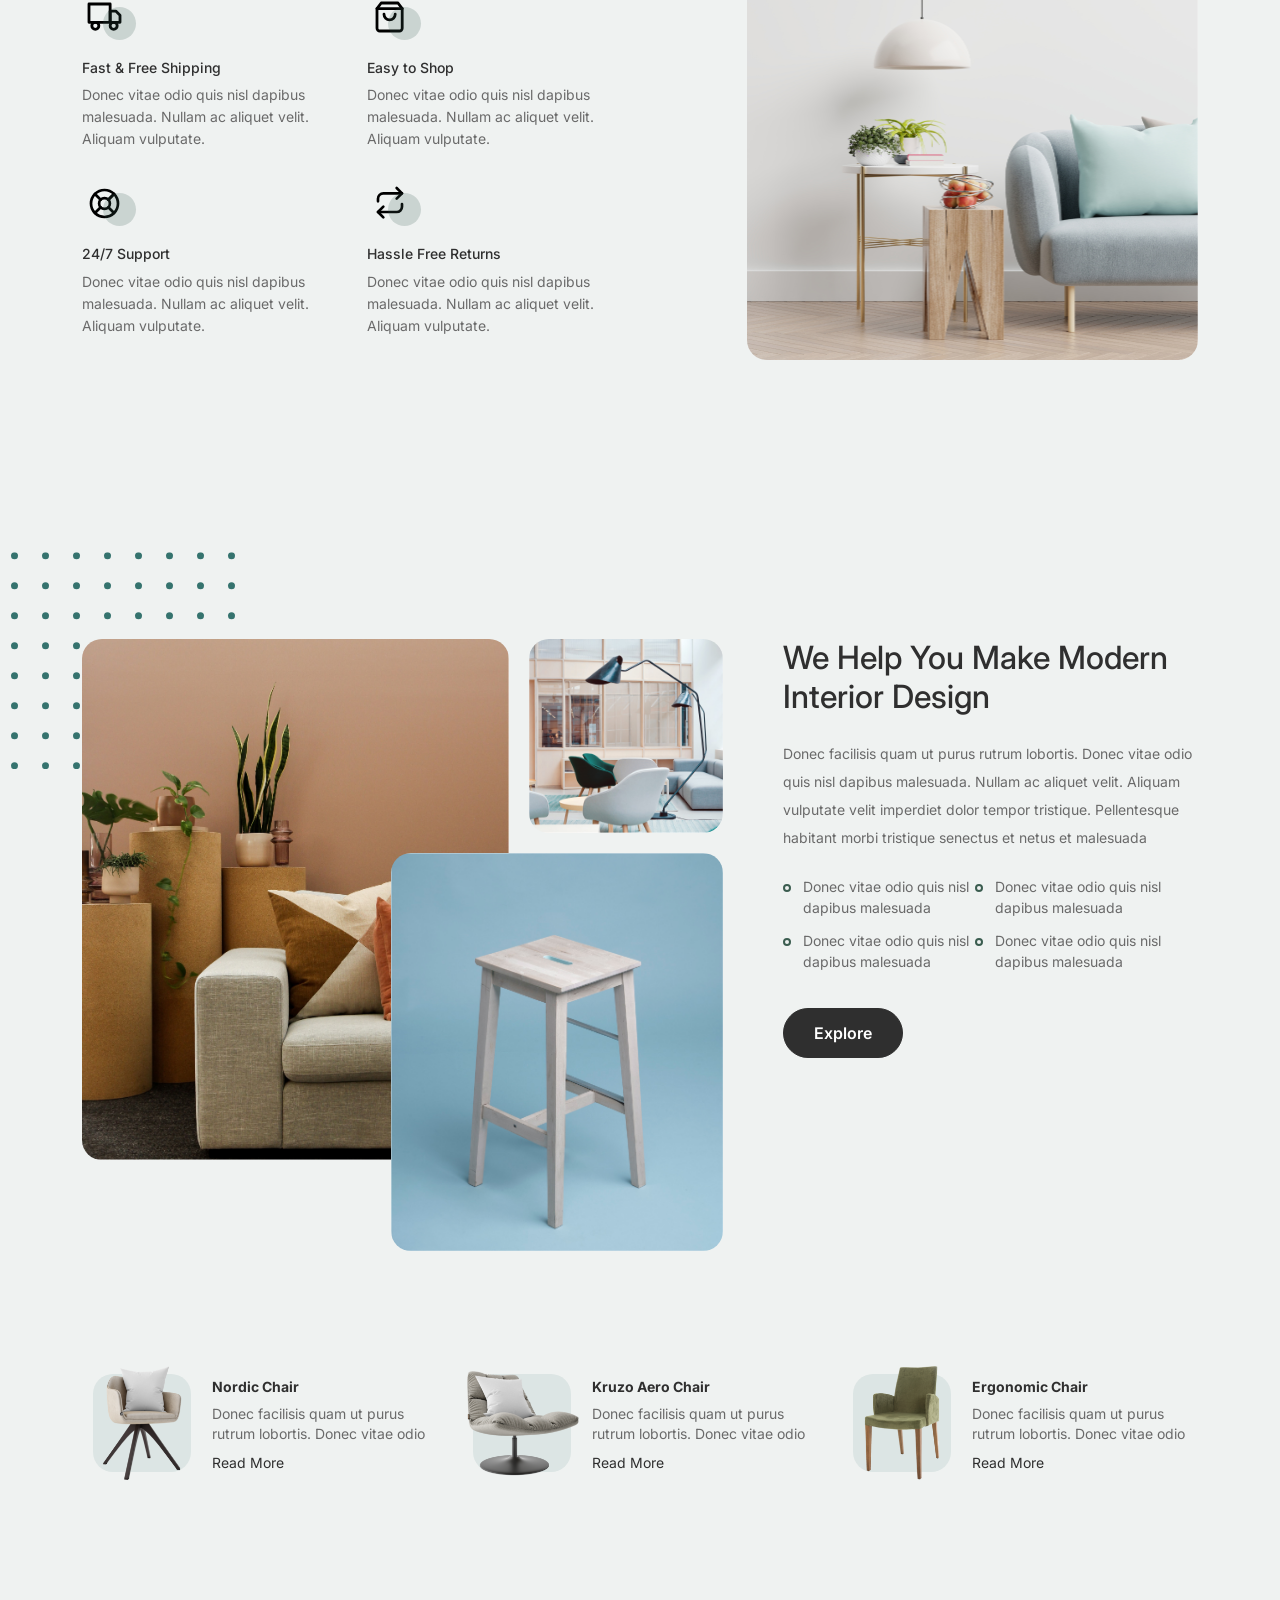
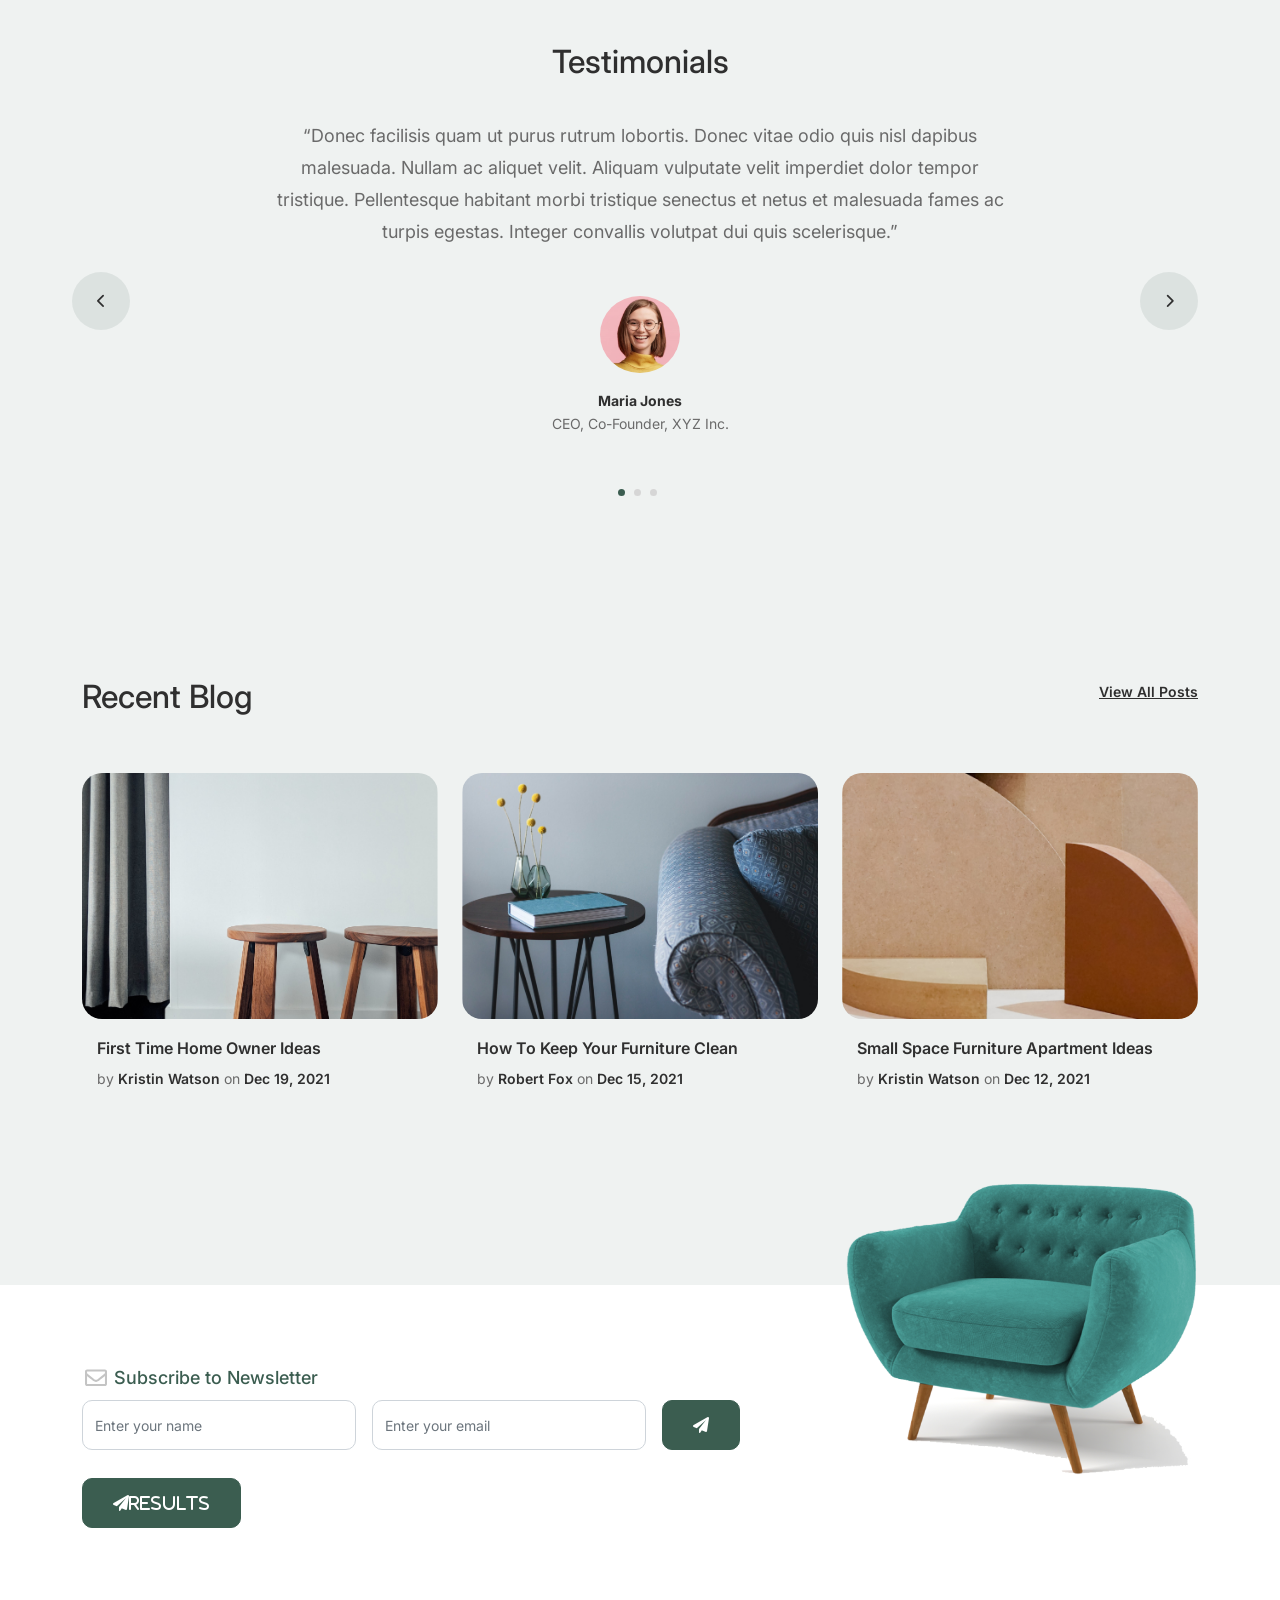
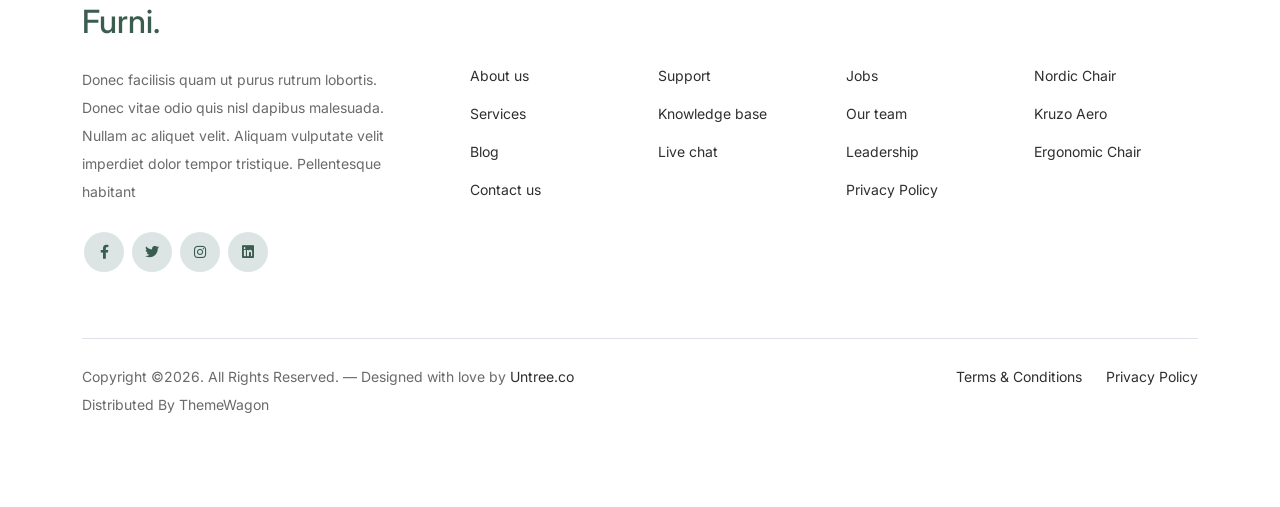
==== commit 682275d5: "Cambios a barra de navegación, inicio y sección de productos" ====
--- a/index.html
+++ b/index.html
@@ -10,11 +10,11 @@
 <head>
   <meta charset="utf-8">
   <meta name="viewport" content="width=device-width, initial-scale=1, shrink-to-fit=no">
-  <meta name="author" content="Untree.co">
-  <link rel="shortcut icon" href="favicon.png">
+  <meta name="author" content="rgaibor17">
+  <link rel="shortcut icon" href="archicon.png">
   <script src="js/main.js" defer></script>
 
-  <meta name="description" content="" />
+  <meta name="description" content="Introducción a Linux" />
   <meta name="keywords" content="bootstrap, bootstrap4" />
 
 		<!-- Bootstrap CSS -->
@@ -22,7 +22,7 @@
 		<link href="https://cdnjs.cloudflare.com/ajax/libs/font-awesome/6.0.0-beta3/css/all.min.css" rel="stylesheet">
 		<link href="css/tiny-slider.css" rel="stylesheet">
 		<link href="css/style.css" rel="stylesheet">
-		<title>Furni Free Bootstrap 5 Template for Furniture and Interior Design Websites by Untree.co </title>
+		<title>Discover Linux: Embrace Open-Source Innovation Today</title>
 	</head>
 
 	<body>
@@ -31,7 +31,7 @@
 		<nav class="custom-navbar navbar navbar navbar-expand-md navbar-dark bg-dark" arial-label="Furni navigation bar">
 
 			<div class="container">
-				<a class="navbar-brand" href="index.html">Furni<span>.</span></a>
+				<a class="navbar-brand" href="index.html">Linux<span>.</span></a>
 
 				<button class="navbar-toggler" type="button" data-bs-toggle="collapse" data-bs-target="#navbarsFurni" aria-controls="navbarsFurni" aria-expanded="false" aria-label="Toggle navigation">
 					<span class="navbar-toggler-icon"></span>
@@ -40,18 +40,18 @@
 				<div class="collapse navbar-collapse" id="navbarsFurni">
 					<ul class="custom-navbar-nav navbar-nav ms-auto mb-2 mb-md-0">
 						<li class="nav-item active">
-							<a class="nav-link" href="index.html">Home</a>
+							<a class="nav-link" href="index.html">Inicio</a>
 						</li>
-						<li><a class="nav-link" href="shop.html">Shop</a></li>
-						<li><a class="nav-link" href="about.html">About us</a></li>
-						<li><a class="nav-link" href="services.html">Services</a></li>
+						<li><a class="nav-link" href="shop.html">Distribuciones</a></li>
+						<li><a class="nav-link" href="about.html">Sobre Linux</a></li>
+						<li><a class="nav-link" href="services.html">Servicios</a></li>
 						<li><a class="nav-link" href="blog.html">Blog</a></li>
-						<li><a class="nav-link" href="contact.html">Contact us</a></li>
+						<li><a class="nav-link" href="contact.html">Contáctanos</a></li>
 					</ul>
 
 					<ul class="custom-navbar-cta navbar-nav mb-2 mb-md-0 ms-5">
 						<li><a class="nav-link" href="#"><img src="images/user.svg"></a></li>
-						<li><a class="nav-link" href="cart.html"><img src="images/cart.svg"></a></li>
+						<li><a class="nav-link" href="cart.html"><img src="images/linux-svgrepo-com.svg" width="20px" height="20px"></a></li>
 					</ul>
 				</div>
 			</div>
@@ -65,14 +65,14 @@
 					<div class="row justify-content-between">
 						<div class="col-lg-5">
 							<div class="intro-excerpt">
-								<h1>Modern Interior <span clsas="d-block">Design Studio</span></h1>
-								<p class="mb-4">Donec vitae odio quis nisl dapibus malesuada. Nullam ac aliquet velit. Aliquam vulputate velit imperdiet dolor tempor tristique.</p>
-								<p><a href="" class="btn btn-secondary me-2">Shop Now</a><a href="#" class="btn btn-white-outline">Explore</a></p>
+								<h1>Descubre los beneficios<span clsas="d-block"> de Linux</span></h1>
+								<p class="mb-4">Explora las infinitas posibilidades de la informática de código abierto con Linux. Ya seas un desarrollador experimentado, un entusiasta curioso o una empresa en busca de optimizar tu infraestructura, Linux ofrece una flexibilidad, seguridad y personalización incomparables.</p>
+								<p><a href="" class="btn btn-secondary me-2">Leer más</a><a href="#" class="btn btn-white-outline">Explorar</a></p>
 							</div>
 						</div>
 						<div class="col-lg-7">
 							<div class="hero-img-wrap">
-								<img src="images/couch.png" class="img-fluid">
+								<img src="images\Linux-icon-design-on-transparent-background-PNG.png" class="img-fluid">
 							</div>
 						</div>
 					</div>
@@ -81,24 +81,25 @@
 		<!-- End Hero Section -->
 
 		<!-- Start Product Section -->
+		<br>
 		<div class="product-section">
 			<div class="container">
 				<div class="row">
 
 					<!-- Start Column 1 -->
 					<div class="col-md-12 col-lg-3 mb-5 mb-lg-0">
-						<h2 class="mb-4 section-title">Crafted with excellent material.</h2>
-						<p class="mb-4">Donec vitae odio quis nisl dapibus malesuada. Nullam ac aliquet velit. Aliquam vulputate velit imperdiet dolor tempor tristique. </p>
-						<p><a href="shop.html" class="btn">Explore</a></p>
+						<h2 class="mb-4 section-title">Distribuciones</h2>
+						<p class="mb-4">Sumérgete en el diverso ecosistema de distribuciones de Linux y descubre la opción perfecta para tus necesidades informáticas. Linux ofrece una multitud de opciones adaptadas a cada requerimiento.</p>
+						<p><a href="shop.html" class="btn">Explorar</a></p>
 					</div> 
 					<!-- End Column 1 -->
 
 					<!-- Start Column 2 -->
 					<div class="col-12 col-md-4 col-lg-3 mb-5 mb-md-0">
 						<a class="product-item" href="cart.html">
-							<img src="images/product-1.png" class="img-fluid product-thumbnail">
-							<h3 class="product-title">Nordic Chair</h3>
-							<strong class="product-price">$50.00</strong>
+							<img src="images/archiconL.png" class="img-fluid product-thumbnail">
+							<h3 class="product-title">Arch</h3>
+							<strong class="product-price">Free</strong>
 
 							<span class="icon-cross">
 								<img src="images/cross.svg" class="img-fluid">
@@ -110,9 +111,9 @@
 					<!-- Start Column 3 -->
 					<div class="col-12 col-md-4 col-lg-3 mb-5 mb-md-0">
 						<a class="product-item" href="cart.html">
-							<img src="images/product-2.png" class="img-fluid product-thumbnail">
-							<h3 class="product-title">Kruzo Aero Chair</h3>
-							<strong class="product-price">$78.00</strong>
+							<img src="images/ubuntuiconL.png" class="img-fluid product-thumbnail">
+							<h3 class="product-title">Ubuntu</h3>
+							<strong class="product-price">Free</strong>
 
 							<span class="icon-cross">
 								<img src="images/cross.svg" class="img-fluid">
@@ -124,9 +125,9 @@
 					<!-- Start Column 4 -->
 					<div class="col-12 col-md-4 col-lg-3 mb-5 mb-md-0">
 						<a class="product-item" href="cart.html">
-							<img src="images/product-3.png" class="img-fluid product-thumbnail">
-							<h3 class="product-title">Ergonomic Chair</h3>
-							<strong class="product-price">$43.00</strong>
+							<img src="images/minticonL.png" class="img-fluid product-thumbnail">
+							<h3 class="product-title">Mint</h3>
+							<strong class="product-price">Free</strong>
 
 							<span class="icon-cross">
 								<img src="images/cross.svg" class="img-fluid">
--- a/css/style.css
+++ b/css/style.css
@@ -0,0 +1,711 @@
+/*
+* Template Name: UntreeStore
+* Template Author: Untree.co
+* Author URI: https://untree.co/
+* License: https://creativecommons.org/licenses/by/3.0/
+*/
+@import url("https://fonts.googleapis.com/css2?family=Inter:wght@400;500;600;700;800&display=swap");
+body {
+  overflow-x: hidden;
+  position: relative; }
+
+body {
+  font-family: "Inter", sans-serif;
+  font-weight: 400;
+  line-height: 28px;
+  color: #6a6a6a;
+  font-size: 14px;
+  background-color: #eff2f1; }
+
+a {
+  text-decoration: none;
+  -webkit-transition: .3s all ease;
+  -o-transition: .3s all ease;
+  transition: .3s all ease;
+  color: #2f2f2f;
+  text-decoration: underline; }
+  a:hover {
+    color: #2f2f2f;
+    text-decoration: none; }
+  a.more {
+    font-weight: 600; }
+
+.custom-navbar {
+  background: rgb(44, 44, 44) !important;
+  padding-top: 20px;
+  padding-bottom: 20px; }
+  .custom-navbar .navbar-brand {
+    font-size: 32px;
+    font-weight: 600; }
+    .custom-navbar .navbar-brand > span {
+      opacity: .4; }
+  .custom-navbar .navbar-toggler {
+    border-color: transparent; }
+    .custom-navbar .navbar-toggler:active, .custom-navbar .navbar-toggler:focus {
+      -webkit-box-shadow: none;
+      box-shadow: none;
+      outline: none; }
+  @media (min-width: 992px) {
+    .custom-navbar .custom-navbar-nav li {
+      margin-left: 15px;
+      margin-right: 15px; } }
+  .custom-navbar .custom-navbar-nav li a {
+    font-weight: 500;
+    color: #ffffff !important;
+    opacity: .5;
+    -webkit-transition: .3s all ease;
+    -o-transition: .3s all ease;
+    transition: .3s all ease;
+    position: relative; }
+    @media (min-width: 768px) {
+      .custom-navbar .custom-navbar-nav li a:before {
+        content: "";
+        position: absolute;
+        bottom: 0;
+        left: 8px;
+        right: 8px;
+        background: #f9bf29;
+        height: 5px;
+        opacity: 1;
+        visibility: visible;
+        width: 0;
+        -webkit-transition: .15s all ease-out;
+        -o-transition: .15s all ease-out;
+        transition: .15s all ease-out; } }
+    .custom-navbar .custom-navbar-nav li a:hover {
+      opacity: 1; }
+      .custom-navbar .custom-navbar-nav li a:hover:before {
+        width: calc(100% - 16px); }
+  .custom-navbar .custom-navbar-nav li.active a {
+    opacity: 1; }
+    .custom-navbar .custom-navbar-nav li.active a:before {
+      width: calc(100% - 16px); }
+  .custom-navbar .custom-navbar-cta {
+    margin-left: 0 !important;
+    -webkit-box-orient: horizontal;
+    -webkit-box-direction: normal;
+    -ms-flex-direction: row;
+    flex-direction: row; }
+    @media (min-width: 768px) {
+      .custom-navbar .custom-navbar-cta {
+        margin-left: 40px !important; } }
+    .custom-navbar .custom-navbar-cta li {
+      margin-left: 0px;
+      margin-right: 0px; }
+      .custom-navbar .custom-navbar-cta li:first-child {
+        margin-right: 20px; }
+
+.hero {
+  background: rgb(44, 44, 44);
+  padding: calc(4rem - 30px) 0 0rem 0; }
+  @media (min-width: 768px) {
+    .hero {
+      padding: calc(4rem - 30px) 0 4rem 0; } }
+  @media (min-width: 992px) {
+    .hero {
+      padding: calc(8rem - 30px) 0 8rem 0; } }
+  .hero .intro-excerpt {
+    position: relative;
+    z-index: 4; }
+    @media (min-width: 992px) {
+      .hero .intro-excerpt {
+        max-width: 450px; } }
+  .hero h1 {
+    font-weight: 700;
+    color: #ffffff;
+    margin-bottom: 30px; }
+    @media (min-width: 1400px) {
+      .hero h1 {
+        font-size: 54px; } }
+  .hero p {
+    color: rgba(255, 255, 255, 0.5);
+    margin-bottom: 30px; }
+  .hero .hero-img-wrap {
+    position: relative; }
+    .hero .hero-img-wrap img {
+      position: relative;
+      top: 0px;
+      right: 0px;
+      z-index: 2;
+      max-width: 780px;
+      left: -20px; }
+      @media (min-width: 768px) {
+        .hero .hero-img-wrap img {
+          right: 0px;
+          left: -100px; } }
+      @media (min-width: 992px) {
+        .hero .hero-img-wrap img {
+          left: 0px;
+          top: -80px;
+          position: absolute;
+          right: -50px; } }
+      @media (min-width: 1200px) {
+        .hero .hero-img-wrap img {
+          left: 0px;
+          top: -80px;
+          right: -100px; } }
+    .hero .hero-img-wrap:after {
+      content: "";
+      position: absolute;
+      width: 255px;
+      height: 217px;
+      background-image: url("../images/dots-light.svg");
+      background-size: contain;
+      background-repeat: no-repeat;
+      right: -100px;
+      top: -0px; }
+      @media (min-width: 1200px) {
+        .hero .hero-img-wrap:after {
+          top: -40px; } }
+
+.btn {
+  font-weight: 600;
+  padding: 12px 30px;
+  border-radius: 30px;
+  color: #ffffff;
+  background: #2f2f2f;
+  border-color: #2f2f2f; }
+  .btn:hover {
+    color: #ffffff;
+    background: #222222;
+    border-color: #222222; }
+  .btn:active, .btn:focus {
+    outline: none !important;
+    -webkit-box-shadow: none;
+    box-shadow: none; }
+  .btn.btn-primary {
+    background: #3b5d50;
+    border-color: #3b5d50; }
+    .btn.btn-primary:hover {
+      background: #314d43;
+      border-color: #314d43; }
+  .btn.btn-secondary {
+    color: #2f2f2f;
+    background: #f9bf29;
+    border-color: #f9bf29; }
+    .btn.btn-secondary:hover {
+      background: #f8b810;
+      border-color: #f8b810; }
+  .btn.btn-white-outline {
+    background: transparent;
+    border-width: 2px;
+    border-color: rgba(255, 255, 255, 0.3); }
+    .btn.btn-white-outline:hover {
+      border-color: white;
+      color: #ffffff; }
+
+.section-title {
+  color: #2f2f2f; }
+
+.product-section {
+  padding: 7rem 0; }
+  .product-section .product-item {
+    text-align: center;
+    text-decoration: none;
+    display: block;
+    position: relative;
+    padding-bottom: 50px;
+    cursor: pointer; }
+    .product-section .product-item .product-thumbnail {
+      margin-bottom: 30px;
+      position: relative;
+      top: 0;
+      -webkit-transition: .3s all ease;
+      -o-transition: .3s all ease;
+      transition: .3s all ease; }
+    .product-section .product-item h3 {
+      font-weight: 600;
+      font-size: 16px; }
+    .product-section .product-item strong {
+      font-weight: 800 !important;
+      font-size: 18px !important; }
+    .product-section .product-item h3, .product-section .product-item strong {
+      color: #2f2f2f;
+      text-decoration: none; }
+    .product-section .product-item .icon-cross {
+      position: absolute;
+      width: 35px;
+      height: 35px;
+      display: inline-block;
+      background: #2f2f2f;
+      bottom: 15px;
+      left: 50%;
+      -webkit-transform: translateX(-50%);
+      -ms-transform: translateX(-50%);
+      transform: translateX(-50%);
+      margin-bottom: -17.5px;
+      border-radius: 50%;
+      opacity: 0;
+      visibility: hidden;
+      -webkit-transition: .3s all ease;
+      -o-transition: .3s all ease;
+      transition: .3s all ease; }
+      .product-section .product-item .icon-cross img {
+        position: absolute;
+        left: 50%;
+        top: 50%;
+        -webkit-transform: translate(-50%, -50%);
+        -ms-transform: translate(-50%, -50%);
+        transform: translate(-50%, -50%); }
+    .product-section .product-item:before {
+      bottom: 0;
+      left: 0;
+      right: 0;
+      position: absolute;
+      content: "";
+      background: #dce5e4;
+      height: 0%;
+      z-index: -1;
+      border-radius: 10px;
+      -webkit-transition: .3s all ease;
+      -o-transition: .3s all ease;
+      transition: .3s all ease; }
+    .product-section .product-item:hover .product-thumbnail {
+      top: -25px; }
+    .product-section .product-item:hover .icon-cross {
+      bottom: 0;
+      opacity: 1;
+      visibility: visible; }
+    .product-section .product-item:hover:before {
+      height: 70%; }
+
+.why-choose-section {
+  padding: 7rem 0; }
+  .why-choose-section .img-wrap {
+    position: relative; }
+    .why-choose-section .img-wrap:before {
+      position: absolute;
+      content: "";
+      width: 255px;
+      height: 217px;
+      background-image: url("../images/dots-yellow.svg");
+      background-repeat: no-repeat;
+      background-size: contain;
+      -webkit-transform: translate(-40%, -40%);
+      -ms-transform: translate(-40%, -40%);
+      transform: translate(-40%, -40%);
+      z-index: -1; }
+    .why-choose-section .img-wrap img {
+      border-radius: 20px; }
+
+.feature {
+  margin-bottom: 30px; }
+  .feature .icon {
+    display: inline-block;
+    position: relative;
+    margin-bottom: 20px; }
+    .feature .icon:before {
+      content: "";
+      width: 33px;
+      height: 33px;
+      position: absolute;
+      background: rgba(59, 93, 80, 0.2);
+      border-radius: 50%;
+      right: -8px;
+      bottom: 0; }
+  .feature h3 {
+    font-size: 14px;
+    color: #2f2f2f; }
+  .feature p {
+    font-size: 14px;
+    line-height: 22px;
+    color: #6a6a6a; }
+
+.we-help-section {
+  padding: 7rem 0; }
+  .we-help-section .imgs-grid {
+    display: -ms-grid;
+    display: grid;
+    -ms-grid-columns: (1fr)[27];
+    grid-template-columns: repeat(27, 1fr);
+    position: relative; }
+    .we-help-section .imgs-grid:before {
+      position: absolute;
+      content: "";
+      width: 255px;
+      height: 217px;
+      background-image: url("../images/dots-green.svg");
+      background-size: contain;
+      background-repeat: no-repeat;
+      -webkit-transform: translate(-40%, -40%);
+      -ms-transform: translate(-40%, -40%);
+      transform: translate(-40%, -40%);
+      z-index: -1; }
+    .we-help-section .imgs-grid .grid {
+      position: relative; }
+      .we-help-section .imgs-grid .grid img {
+        border-radius: 20px;
+        max-width: 100%; }
+      .we-help-section .imgs-grid .grid.grid-1 {
+        -ms-grid-column: 1;
+        -ms-grid-column-span: 18;
+        grid-column: 1 / span 18;
+        -ms-grid-row: 1;
+        -ms-grid-row-span: 27;
+        grid-row: 1 / span 27; }
+      .we-help-section .imgs-grid .grid.grid-2 {
+        -ms-grid-column: 19;
+        -ms-grid-column-span: 27;
+        grid-column: 19 / span 27;
+        -ms-grid-row: 1;
+        -ms-grid-row-span: 5;
+        grid-row: 1 / span 5;
+        padding-left: 20px; }
+      .we-help-section .imgs-grid .grid.grid-3 {
+        -ms-grid-column: 14;
+        -ms-grid-column-span: 16;
+        grid-column: 14 / span 16;
+        -ms-grid-row: 6;
+        -ms-grid-row-span: 27;
+        grid-row: 6 / span 27;
+        padding-top: 20px; }
+
+.custom-list {
+  width: 100%; }
+  .custom-list li {
+    display: inline-block;
+    width: calc(50% - 20px);
+    margin-bottom: 12px;
+    line-height: 1.5;
+    position: relative;
+    padding-left: 20px; }
+    .custom-list li:before {
+      content: "";
+      width: 8px;
+      height: 8px;
+      border-radius: 50%;
+      border: 2px solid #3b5d50;
+      position: absolute;
+      left: 0;
+      top: 8px; }
+
+.popular-product {
+  padding: 0 0 7rem 0; }
+  .popular-product .product-item-sm h3 {
+    font-size: 14px;
+    font-weight: 700;
+    color: #2f2f2f; }
+  .popular-product .product-item-sm a {
+    text-decoration: none;
+    color: #2f2f2f;
+    -webkit-transition: .3s all ease;
+    -o-transition: .3s all ease;
+    transition: .3s all ease; }
+    .popular-product .product-item-sm a:hover {
+      color: rgba(47, 47, 47, 0.5); }
+  .popular-product .product-item-sm p {
+    line-height: 1.4;
+    margin-bottom: 10px;
+    font-size: 14px; }
+  .popular-product .product-item-sm .thumbnail {
+    margin-right: 10px;
+    -webkit-box-flex: 0;
+    -ms-flex: 0 0 120px;
+    flex: 0 0 120px;
+    position: relative; }
+    .popular-product .product-item-sm .thumbnail:before {
+      content: "";
+      position: absolute;
+      border-radius: 20px;
+      background: #dce5e4;
+      width: 98px;
+      height: 98px;
+      top: 50%;
+      left: 50%;
+      -webkit-transform: translate(-50%, -50%);
+      -ms-transform: translate(-50%, -50%);
+      transform: translate(-50%, -50%);
+      z-index: -1; }
+
+.testimonial-section {
+  padding: 3rem 0 7rem 0; }
+
+.testimonial-slider-wrap {
+  position: relative; }
+  .testimonial-slider-wrap .tns-inner {
+    padding-top: 30px; }
+  .testimonial-slider-wrap .item .testimonial-block blockquote {
+    font-size: 16px; }
+    @media (min-width: 768px) {
+      .testimonial-slider-wrap .item .testimonial-block blockquote {
+        line-height: 32px;
+        font-size: 18px; } }
+  .testimonial-slider-wrap .item .testimonial-block .author-info .author-pic {
+    margin-bottom: 20px; }
+    .testimonial-slider-wrap .item .testimonial-block .author-info .author-pic img {
+      max-width: 80px;
+      border-radius: 50%; }
+  .testimonial-slider-wrap .item .testimonial-block .author-info h3 {
+    font-size: 14px;
+    font-weight: 700;
+    color: #2f2f2f;
+    margin-bottom: 0; }
+  .testimonial-slider-wrap #testimonial-nav {
+    position: absolute;
+    top: 50%;
+    z-index: 99;
+    width: 100%;
+    display: none; }
+    @media (min-width: 768px) {
+      .testimonial-slider-wrap #testimonial-nav {
+        display: block; } }
+    .testimonial-slider-wrap #testimonial-nav > span {
+      cursor: pointer;
+      position: absolute;
+      width: 58px;
+      height: 58px;
+      line-height: 58px;
+      border-radius: 50%;
+      background: rgba(59, 93, 80, 0.1);
+      color: #2f2f2f;
+      -webkit-transition: .3s all ease;
+      -o-transition: .3s all ease;
+      transition: .3s all ease; }
+      .testimonial-slider-wrap #testimonial-nav > span:hover {
+        background: #3b5d50;
+        color: #ffffff; }
+    .testimonial-slider-wrap #testimonial-nav .prev {
+      left: -10px; }
+    .testimonial-slider-wrap #testimonial-nav .next {
+      right: 0; }
+  .testimonial-slider-wrap .tns-nav {
+    position: absolute;
+    bottom: -50px;
+    left: 50%;
+    -webkit-transform: translateX(-50%);
+    -ms-transform: translateX(-50%);
+    transform: translateX(-50%); }
+    .testimonial-slider-wrap .tns-nav button {
+      background: none;
+      border: none;
+      display: inline-block;
+      position: relative;
+      width: 0 !important;
+      height: 7px !important;
+      margin: 2px; }
+      .testimonial-slider-wrap .tns-nav button:active, .testimonial-slider-wrap .tns-nav button:focus, .testimonial-slider-wrap .tns-nav button:hover {
+        outline: none;
+        -webkit-box-shadow: none;
+        box-shadow: none;
+        background: none; }
+      .testimonial-slider-wrap .tns-nav button:before {
+        display: block;
+        width: 7px;
+        height: 7px;
+        left: 0;
+        top: 0;
+        position: absolute;
+        content: "";
+        border-radius: 50%;
+        -webkit-transition: .3s all ease;
+        -o-transition: .3s all ease;
+        transition: .3s all ease;
+        background-color: #d6d6d6; }
+      .testimonial-slider-wrap .tns-nav button:hover:before, .testimonial-slider-wrap .tns-nav button.tns-nav-active:before {
+        background-color: #3b5d50; }
+
+.before-footer-section {
+  padding: 7rem 0 12rem 0 !important; }
+
+.blog-section {
+  padding: 7rem 0 12rem 0; }
+  .blog-section .post-entry a {
+    text-decoration: none; }
+  .blog-section .post-entry .post-thumbnail {
+    display: block;
+    margin-bottom: 20px; }
+    .blog-section .post-entry .post-thumbnail img {
+      border-radius: 20px;
+      -webkit-transition: .3s all ease;
+      -o-transition: .3s all ease;
+      transition: .3s all ease; }
+  .blog-section .post-entry .post-content-entry {
+    padding-left: 15px;
+    padding-right: 15px; }
+    .blog-section .post-entry .post-content-entry h3 {
+      font-size: 16px;
+      margin-bottom: 0;
+      font-weight: 600;
+      margin-bottom: 7px; }
+    .blog-section .post-entry .post-content-entry .meta {
+      font-size: 14px; }
+      .blog-section .post-entry .post-content-entry .meta a {
+        font-weight: 600; }
+  .blog-section .post-entry:hover .post-thumbnail img, .blog-section .post-entry:focus .post-thumbnail img {
+    opacity: .7; }
+
+.footer-section {
+  padding: 80px 0;
+  background: #ffffff; }
+  .footer-section .relative {
+    position: relative; }
+  .footer-section a {
+    text-decoration: none;
+    color: #2f2f2f;
+    -webkit-transition: .3s all ease;
+    -o-transition: .3s all ease;
+    transition: .3s all ease; }
+    .footer-section a:hover {
+      color: rgba(47, 47, 47, 0.5); }
+  .footer-section .subscription-form {
+    margin-bottom: 40px;
+    position: relative;
+    z-index: 2;
+    margin-top: 100px; }
+    @media (min-width: 992px) {
+      .footer-section .subscription-form {
+        margin-top: 0px;
+        margin-bottom: 80px; } }
+    .footer-section .subscription-form h3 {
+      font-size: 18px;
+      font-weight: 500;
+      color: #3b5d50; }
+    .footer-section .subscription-form .form-control {
+      height: 50px;
+      border-radius: 10px;
+      font-family: "Inter", sans-serif; }
+      .footer-section .subscription-form .form-control:active, .footer-section .subscription-form .form-control:focus {
+        outline: none;
+        -webkit-box-shadow: none;
+        box-shadow: none;
+        border-color: #3b5d50;
+        -webkit-box-shadow: 0 1px 4px 0 rgba(0, 0, 0, 0.2);
+        box-shadow: 0 1px 4px 0 rgba(0, 0, 0, 0.2); }
+      .footer-section .subscription-form .form-control::-webkit-input-placeholder {
+        font-size: 14px; }
+      .footer-section .subscription-form .form-control::-moz-placeholder {
+        font-size: 14px; }
+      .footer-section .subscription-form .form-control:-ms-input-placeholder {
+        font-size: 14px; }
+      .footer-section .subscription-form .form-control:-moz-placeholder {
+        font-size: 14px; }
+    .footer-section .subscription-form .btn {
+      border-radius: 10px !important; }
+  .footer-section .sofa-img {
+    position: absolute;
+    top: -200px;
+    z-index: 1;
+    right: 0; }
+    .footer-section .sofa-img img {
+      max-width: 380px; }
+  .footer-section .links-wrap {
+    margin-top: 0px; }
+    @media (min-width: 992px) {
+      .footer-section .links-wrap {
+        margin-top: 54px; } }
+    .footer-section .links-wrap ul li {
+      margin-bottom: 10px; }
+  .footer-section .footer-logo-wrap .footer-logo {
+    font-size: 32px;
+    font-weight: 500;
+    text-decoration: none;
+    color: #3b5d50; }
+  .footer-section .custom-social li {
+    margin: 2px;
+    display: inline-block; }
+    .footer-section .custom-social li a {
+      width: 40px;
+      height: 40px;
+      text-align: center;
+      line-height: 40px;
+      display: inline-block;
+      background: #dce5e4;
+      color: #3b5d50;
+      border-radius: 50%; }
+      .footer-section .custom-social li a:hover {
+        background: #3b5d50;
+        color: #ffffff; }
+  .footer-section .border-top {
+    border-color: #dce5e4; }
+    .footer-section .border-top.copyright {
+      font-size: 14px !important; }
+
+.untree_co-section {
+  padding: 7rem 0; }
+
+.form-control {
+  height: 50px;
+  border-radius: 10px;
+  font-family: "Inter", sans-serif; }
+  .form-control:active, .form-control:focus {
+    outline: none;
+    -webkit-box-shadow: none;
+    box-shadow: none;
+    border-color: #3b5d50;
+    -webkit-box-shadow: 0 1px 4px 0 rgba(0, 0, 0, 0.2);
+    box-shadow: 0 1px 4px 0 rgba(0, 0, 0, 0.2); }
+  .form-control::-webkit-input-placeholder {
+    font-size: 14px; }
+  .form-control::-moz-placeholder {
+    font-size: 14px; }
+  .form-control:-ms-input-placeholder {
+    font-size: 14px; }
+  .form-control:-moz-placeholder {
+    font-size: 14px; }
+
+.service {
+  line-height: 1.5; }
+  .service .service-icon {
+    border-radius: 10px;
+    -webkit-box-flex: 0;
+    -ms-flex: 0 0 50px;
+    flex: 0 0 50px;
+    height: 50px;
+    line-height: 50px;
+    text-align: center;
+    background: #3b5d50;
+    margin-right: 20px;
+    color: #ffffff; }
+
+textarea {
+  height: auto !important; }
+
+.site-blocks-table {
+  overflow: auto; }
+  .site-blocks-table .product-thumbnail {
+    width: 200px; }
+  .site-blocks-table .btn {
+    padding: 2px 10px; }
+  .site-blocks-table thead th {
+    padding: 30px;
+    text-align: center;
+    border-width: 0px !important;
+    vertical-align: middle;
+    color: rgba(0, 0, 0, 0.8);
+    font-size: 18px; }
+  .site-blocks-table td {
+    padding: 20px;
+    text-align: center;
+    vertical-align: middle;
+    color: rgba(0, 0, 0, 0.8); }
+  .site-blocks-table tbody tr:first-child td {
+    border-top: 1px solid #3b5d50 !important; }
+  .site-blocks-table .btn {
+    background: none !important;
+    color: #000000;
+    border: none;
+    height: auto !important; }
+
+.site-block-order-table th {
+  border-top: none !important;
+  border-bottom-width: 1px !important; }
+
+.site-block-order-table td, .site-block-order-table th {
+  color: #000000; }
+
+.couponcode-wrap input {
+  border-radius: 10px !important; }
+
+.text-primary {
+  color: #3b5d50 !important; }
+
+.thankyou-icon {
+  position: relative;
+  color: #3b5d50; }
+  .thankyou-icon:before {
+    position: absolute;
+    content: "";
+    width: 50px;
+    height: 50px;
+    border-radius: 50%;
+    background: rgba(59, 93, 80, 0.2); }
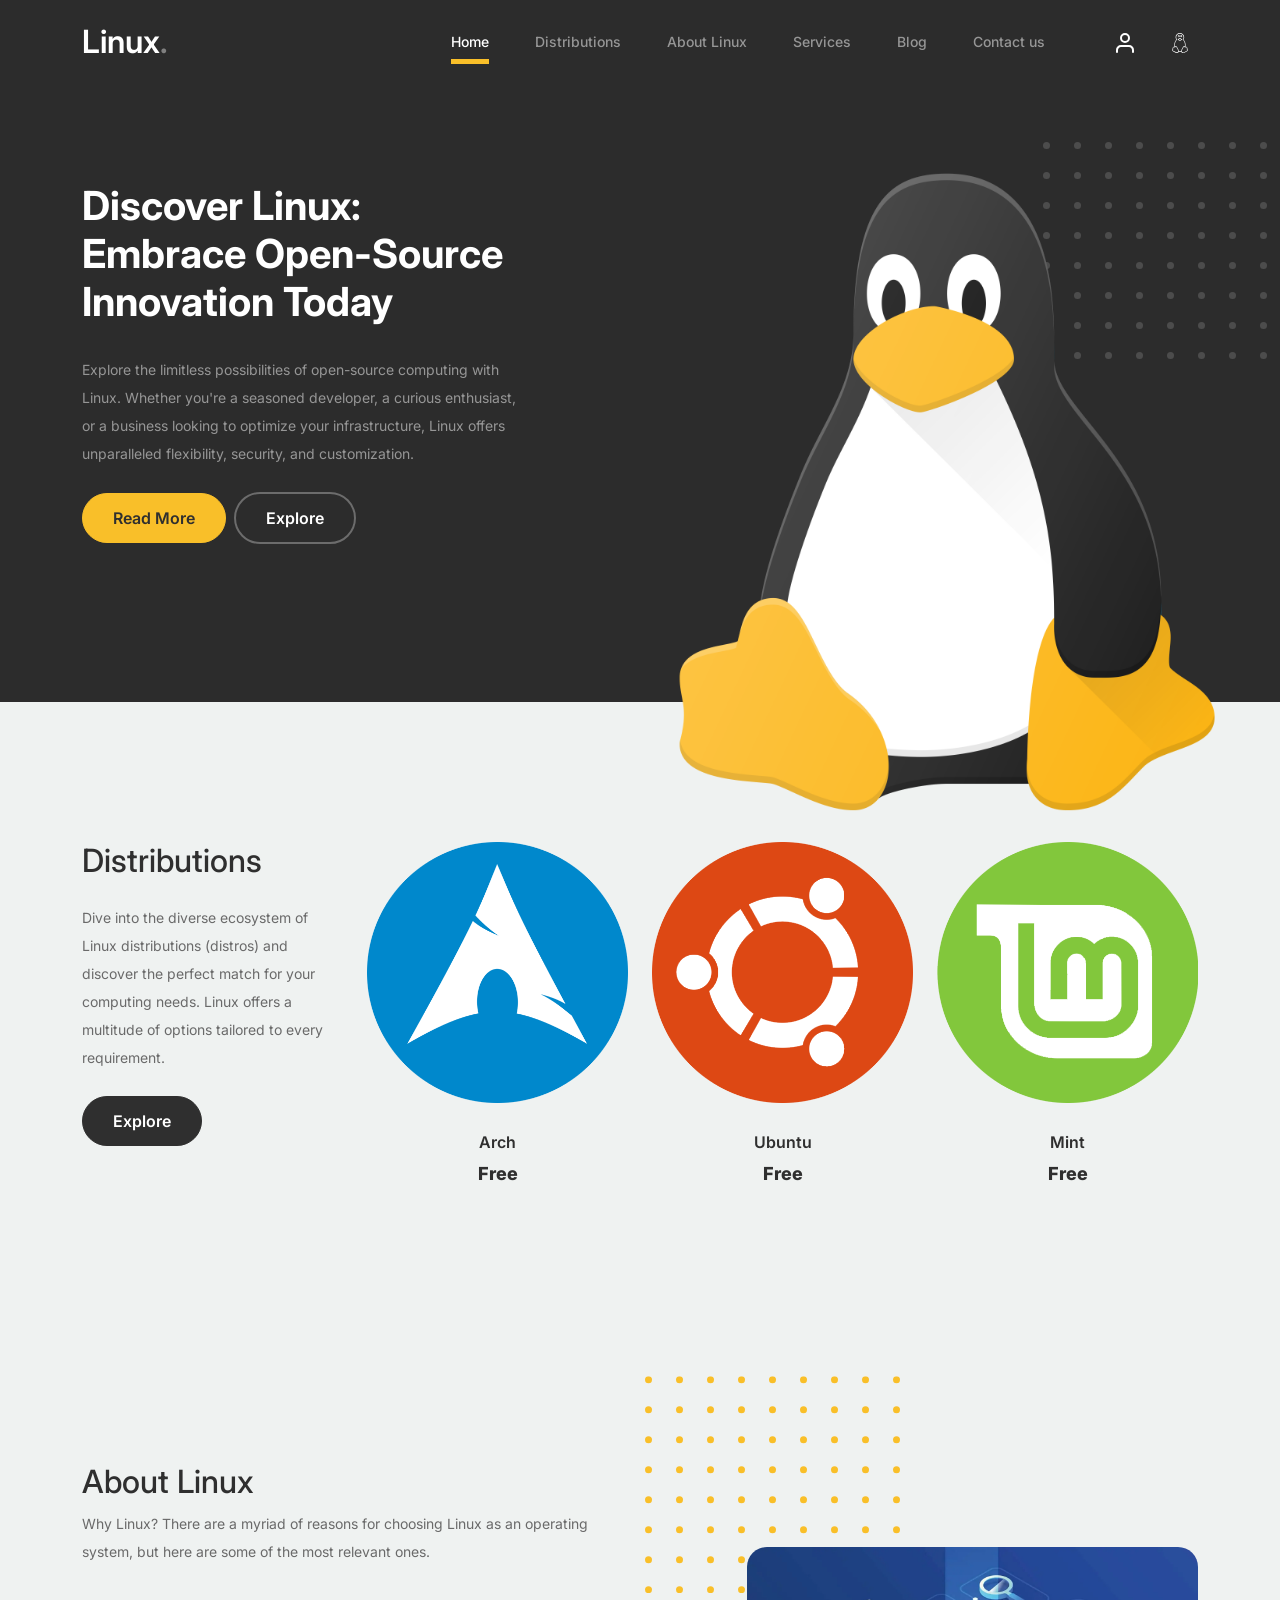
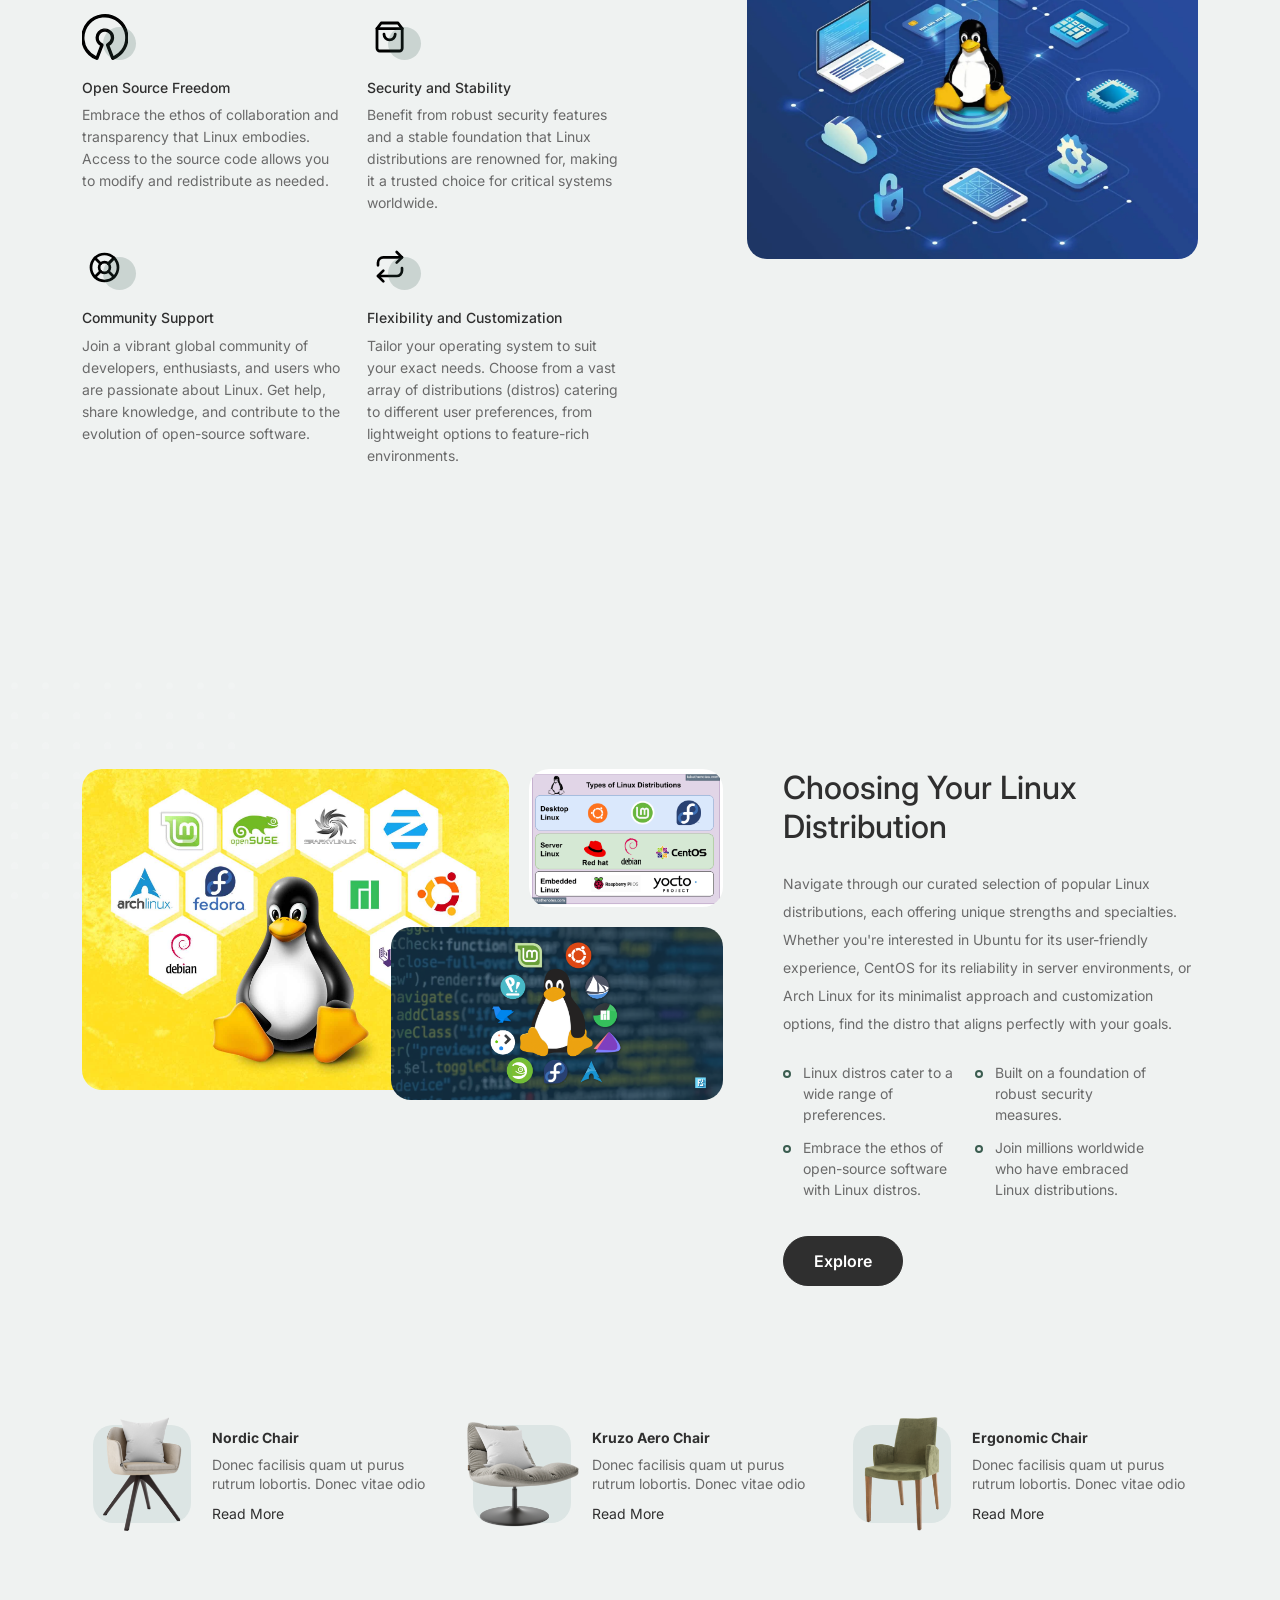
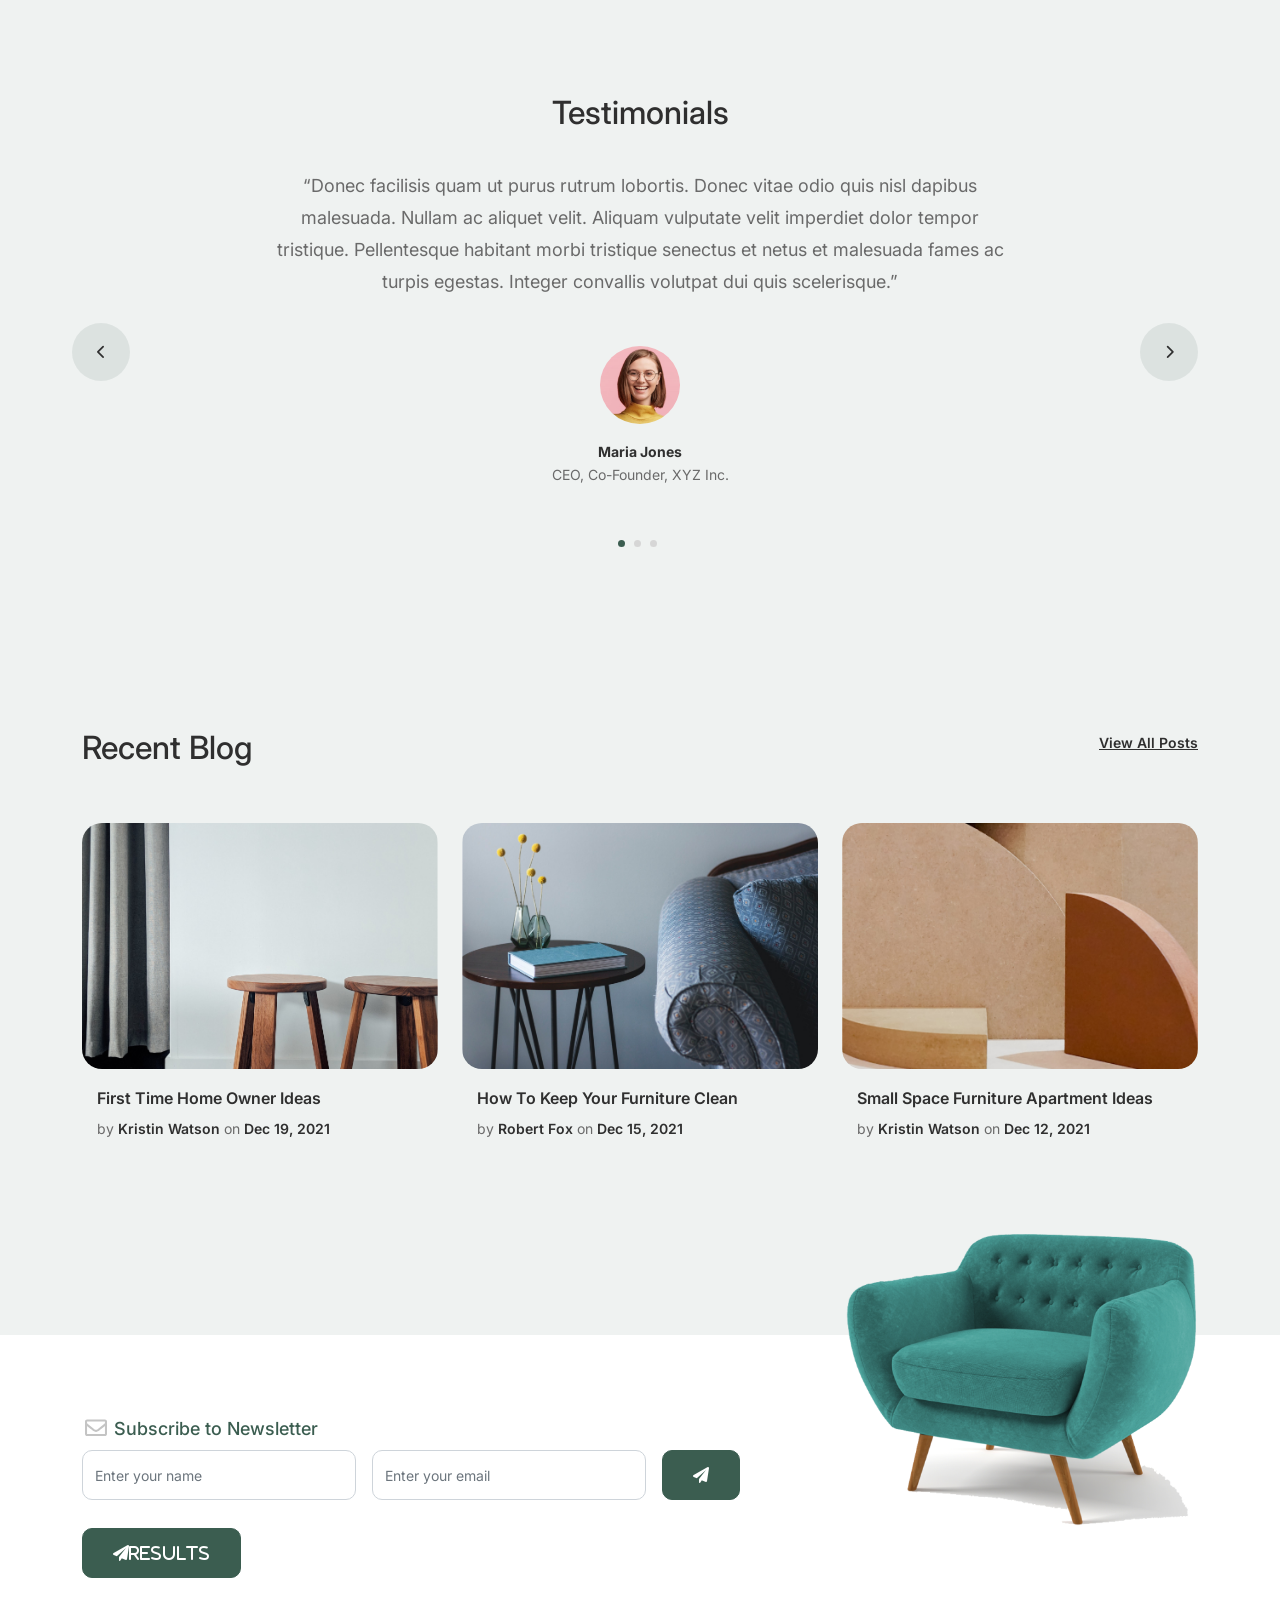
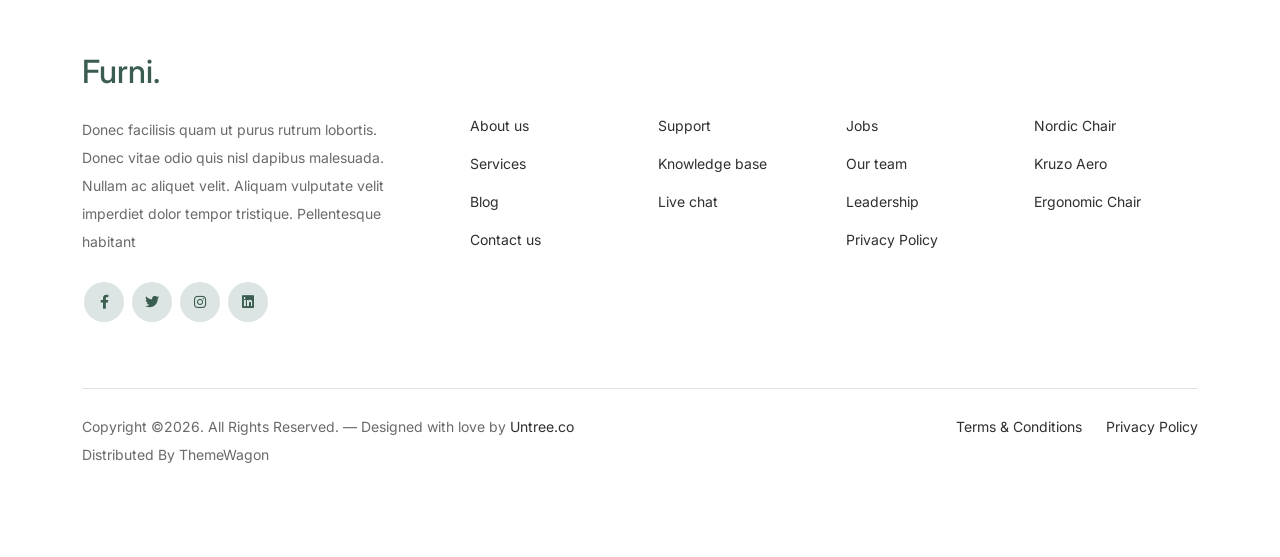
==== commit 8fd0969c: "Inglés, cambios a secciones About y Services" ====
--- a/index.html
+++ b/index.html
@@ -40,13 +40,13 @@
 				<div class="collapse navbar-collapse" id="navbarsFurni">
 					<ul class="custom-navbar-nav navbar-nav ms-auto mb-2 mb-md-0">
 						<li class="nav-item active">
-							<a class="nav-link" href="index.html">Inicio</a>
+							<a class="nav-link" href="index.html">Home</a>
 						</li>
-						<li><a class="nav-link" href="shop.html">Distribuciones</a></li>
-						<li><a class="nav-link" href="about.html">Sobre Linux</a></li>
-						<li><a class="nav-link" href="services.html">Servicios</a></li>
+						<li><a class="nav-link" href="#Distributions">Distributions</a></li>
+						<li><a class="nav-link" href="about.html">About Linux</a></li>
+						<li><a class="nav-link" href="services.html">Services</a></li>
 						<li><a class="nav-link" href="blog.html">Blog</a></li>
-						<li><a class="nav-link" href="contact.html">Contáctanos</a></li>
+						<li><a class="nav-link" href="contact.html">Contact us</a></li>
 					</ul>
 
 					<ul class="custom-navbar-cta navbar-nav mb-2 mb-md-0 ms-5">
@@ -65,9 +65,9 @@
 					<div class="row justify-content-between">
 						<div class="col-lg-5">
 							<div class="intro-excerpt">
-								<h1>Descubre los beneficios<span clsas="d-block"> de Linux</span></h1>
-								<p class="mb-4">Explora las infinitas posibilidades de la informática de código abierto con Linux. Ya seas un desarrollador experimentado, un entusiasta curioso o una empresa en busca de optimizar tu infraestructura, Linux ofrece una flexibilidad, seguridad y personalización incomparables.</p>
-								<p><a href="" class="btn btn-secondary me-2">Leer más</a><a href="#" class="btn btn-white-outline">Explorar</a></p>
+								<h1>Discover Linux:<span class="d-block"> Embrace Open-Source Innovation Today</span></h1>
+								<p class="mb-4">Explore the limitless possibilities of open-source computing with Linux. Whether you're a seasoned developer, a curious enthusiast, or a business looking to optimize your infrastructure, Linux offers unparalleled flexibility, security, and customization.</p>
+								<p><a href="" class="btn btn-secondary me-2">Read More</a><a href="#" class="btn btn-white-outline">Explore</a></p>
 							</div>
 						</div>
 						<div class="col-lg-7">
@@ -82,15 +82,15 @@
 
 		<!-- Start Product Section -->
 		<br>
-		<div class="product-section">
+		<div class="product-section" id="Distributions">
 			<div class="container">
 				<div class="row">
 
 					<!-- Start Column 1 -->
 					<div class="col-md-12 col-lg-3 mb-5 mb-lg-0">
-						<h2 class="mb-4 section-title">Distribuciones</h2>
-						<p class="mb-4">Sumérgete en el diverso ecosistema de distribuciones de Linux y descubre la opción perfecta para tus necesidades informáticas. Linux ofrece una multitud de opciones adaptadas a cada requerimiento.</p>
-						<p><a href="shop.html" class="btn">Explorar</a></p>
+						<h2 class="mb-4 section-title">Distributions</h2>
+						<p class="mb-4">Dive into the diverse ecosystem of Linux distributions (distros) and discover the perfect match for your computing needs. Linux offers a multitude of options tailored to every requirement.</p>
+						<p><a href="shop.html" class="btn">Explore</a></p>
 					</div> 
 					<!-- End Column 1 -->
 
@@ -146,17 +146,17 @@
 			<div class="container">
 				<div class="row justify-content-between">
 					<div class="col-lg-6">
-						<h2 class="section-title">Why Choose Us</h2>
-						<p>Donec vitae odio quis nisl dapibus malesuada. Nullam ac aliquet velit. Aliquam vulputate velit imperdiet dolor tempor tristique.</p>
+						<h2 class="section-title">About Linux</h2>
+						<p>Why Linux? There are a myriad of reasons for choosing Linux as an operating system, but here are some of the most relevant ones.</p>
 
 						<div class="row my-5">
 							<div class="col-6 col-md-6">
 								<div class="feature">
 									<div class="icon">
-										<img src="images/truck.svg" alt="Image" class="imf-fluid">
-									</div>
-									<h3>Fast &amp; Free Shipping</h3>
-									<p>Donec vitae odio quis nisl dapibus malesuada. Nullam ac aliquet velit. Aliquam vulputate.</p>
+										<img src="images/open-source-initiative-svgrepo-com.svg" alt="Image" class="imf-fluid" width="46" height="46">
+									</div>
+									<h3>Open Source Freedom</h3>
+									<p>Embrace the ethos of collaboration and transparency that Linux embodies. Access to the source code allows you to modify and redistribute as needed.</p>
 								</div>
 							</div>
 
@@ -165,8 +165,8 @@
 									<div class="icon">
 										<img src="images/bag.svg" alt="Image" class="imf-fluid">
 									</div>
-									<h3>Easy to Shop</h3>
-									<p>Donec vitae odio quis nisl dapibus malesuada. Nullam ac aliquet velit. Aliquam vulputate.</p>
+									<h3>Security and Stability</h3>
+									<p>Benefit from robust security features and a stable foundation that Linux distributions are renowned for, making it a trusted choice for critical systems worldwide.</p>
 								</div>
 							</div>
 
@@ -175,8 +175,8 @@
 									<div class="icon">
 										<img src="images/support.svg" alt="Image" class="imf-fluid">
 									</div>
-									<h3>24/7 Support</h3>
-									<p>Donec vitae odio quis nisl dapibus malesuada. Nullam ac aliquet velit. Aliquam vulputate.</p>
+									<h3>Community Support</h3>
+									<p>Join a vibrant global community of developers, enthusiasts, and users who are passionate about Linux. Get help, share knowledge, and contribute to the evolution of open-source software.</p>
 								</div>
 							</div>
 
@@ -185,8 +185,8 @@
 									<div class="icon">
 										<img src="images/return.svg" alt="Image" class="imf-fluid">
 									</div>
-									<h3>Hassle Free Returns</h3>
-									<p>Donec vitae odio quis nisl dapibus malesuada. Nullam ac aliquet velit. Aliquam vulputate.</p>
+									<h3>Flexibility and Customization</h3>
+									<p>Tailor your operating system to suit your exact needs. Choose from a vast array of distributions (distros) catering to different user preferences, from lightweight options to feature-rich environments.</p>
 								</div>
 							</div>
 
@@ -195,7 +195,8 @@
 
 					<div class="col-lg-5">
 						<div class="img-wrap">
-							<img src="images/why-choose-us-img.jpg" alt="Image" class="img-fluid">
+							<br><br><br>
+							<img src="images/article-The-Linux-Advantage.webp" alt="Image" class="img-fluid">
 						</div>
 					</div>
 
@@ -210,20 +211,20 @@
 				<div class="row justify-content-between">
 					<div class="col-lg-7 mb-5 mb-lg-0">
 						<div class="imgs-grid">
-							<div class="grid grid-1"><img src="images/img-grid-1.jpg" alt="Untree.co"></div>
-							<div class="grid grid-2"><img src="images/img-grid-2.jpg" alt="Untree.co"></div>
-							<div class="grid grid-3"><img src="images/img-grid-3.jpg" alt="Untree.co"></div>
+							<div class="grid grid-1"><img src="images/img-grid-11.png" alt="LinuxDistribution1"></div>
+							<div class="grid grid-2"><img src="images/img-grid-22.png" alt="LinuxDistribution2"></div>
+							<div class="grid grid-3"><img src="images/img-grid-33.png" alt="LinuxDistribution3"></div>
 						</div>
 					</div>
 					<div class="col-lg-5 ps-lg-5">
-						<h2 class="section-title mb-4">We Help You Make Modern Interior Design</h2>
-						<p>Donec facilisis quam ut purus rutrum lobortis. Donec vitae odio quis nisl dapibus malesuada. Nullam ac aliquet velit. Aliquam vulputate velit imperdiet dolor tempor tristique. Pellentesque habitant morbi tristique senectus et netus et malesuada</p>
+						<h2 class="section-title mb-4">Choosing Your Linux Distribution</h2>
+						<p>Navigate through our curated selection of popular Linux distributions, each offering unique strengths and specialties. Whether you're interested in Ubuntu for its user-friendly experience, CentOS for its reliability in server environments, or Arch Linux for its minimalist approach and customization options, find the distro that aligns perfectly with your goals.</p>
 
 						<ul class="list-unstyled custom-list my-4">
-							<li>Donec vitae odio quis nisl dapibus malesuada</li>
-							<li>Donec vitae odio quis nisl dapibus malesuada</li>
-							<li>Donec vitae odio quis nisl dapibus malesuada</li>
-							<li>Donec vitae odio quis nisl dapibus malesuada</li>
+							<li>Linux distros cater to a wide range of preferences.</li>
+							<li>Built on a foundation of robust security measures.</li>
+							<li>Embrace the ethos of open-source software with Linux distros.</li>
+							<li>Join millions worldwide who have embraced Linux distributions.</li>
 						</ul>
 						<p><a herf="#" class="btn">Explore</a></p>
 					</div>
--- a/css/style.css
+++ b/css/style.css
@@ -324,7 +324,7 @@
       content: "";
       width: 255px;
       height: 217px;
-      background-image: url("../images/dots-green.svg");
+      background-image: url("../images/dots-light.svg");
       background-size: contain;
       background-repeat: no-repeat;
       -webkit-transform: translate(-40%, -40%);
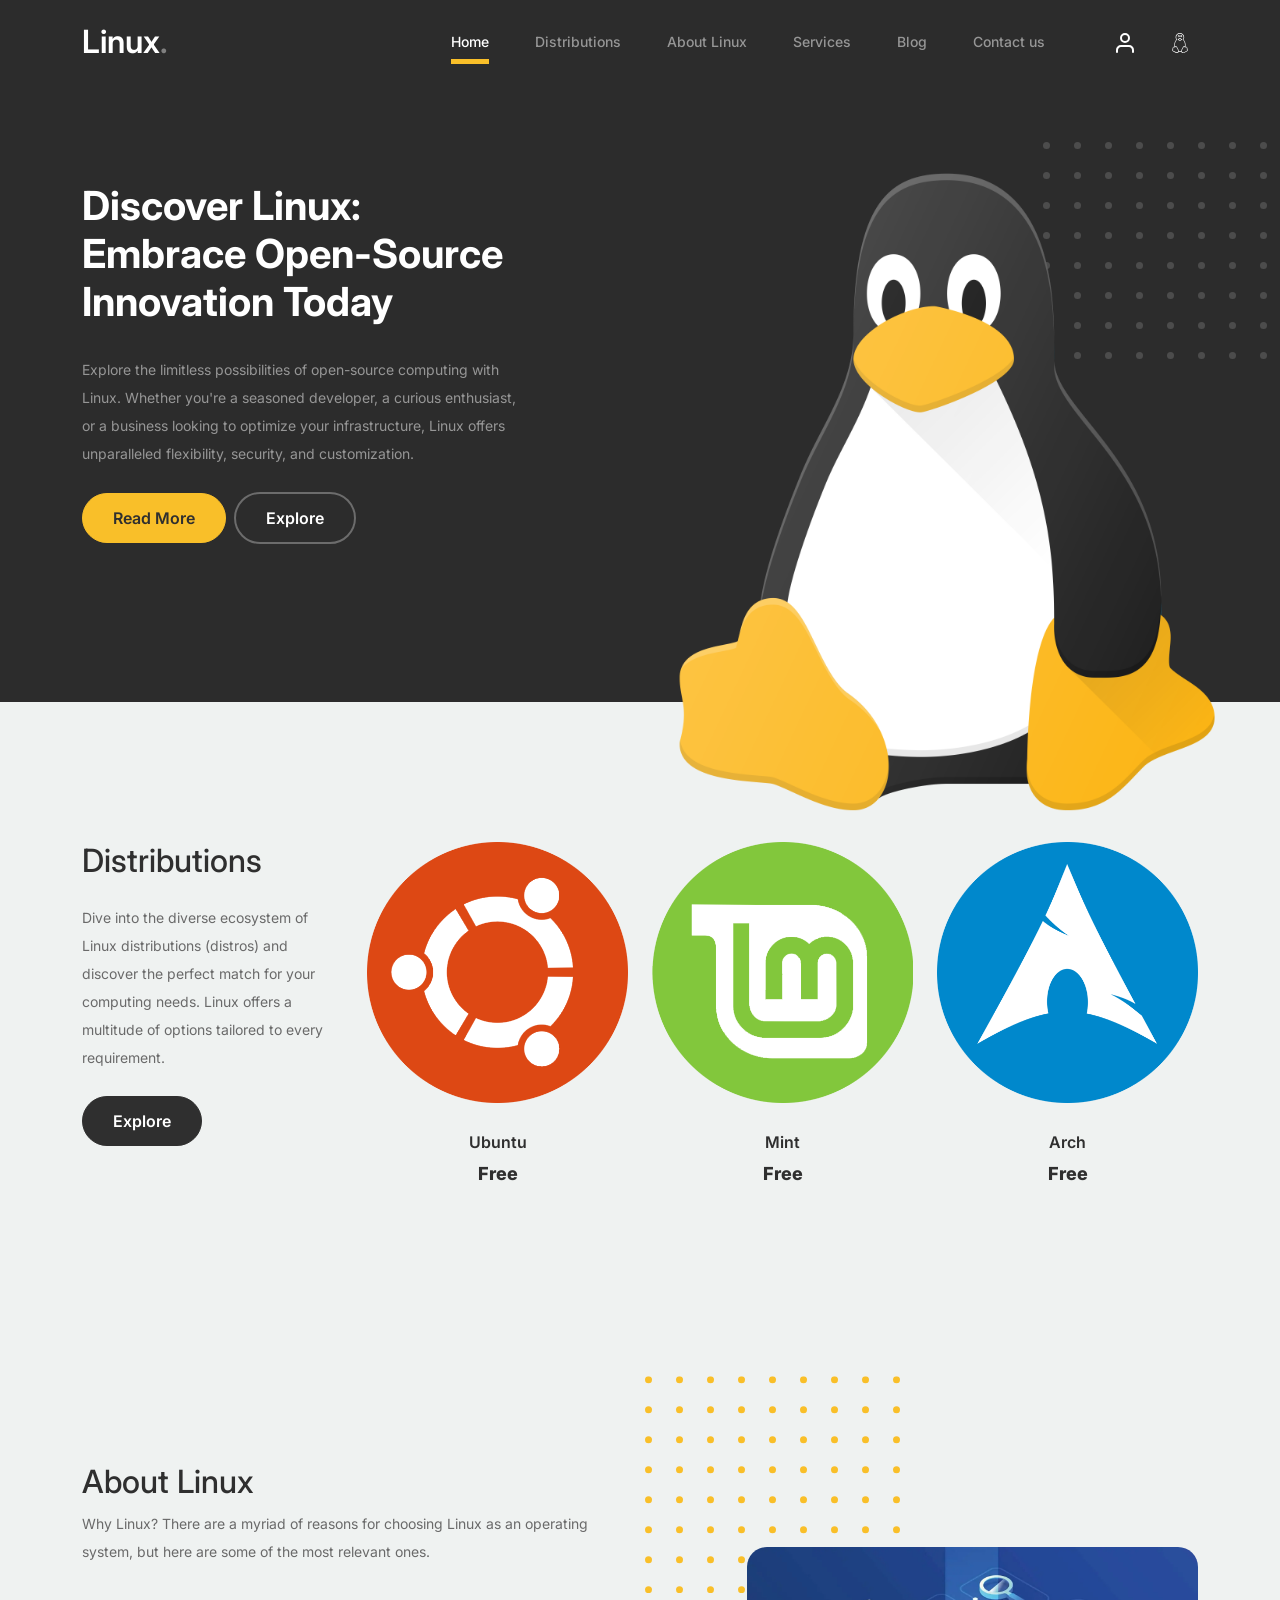
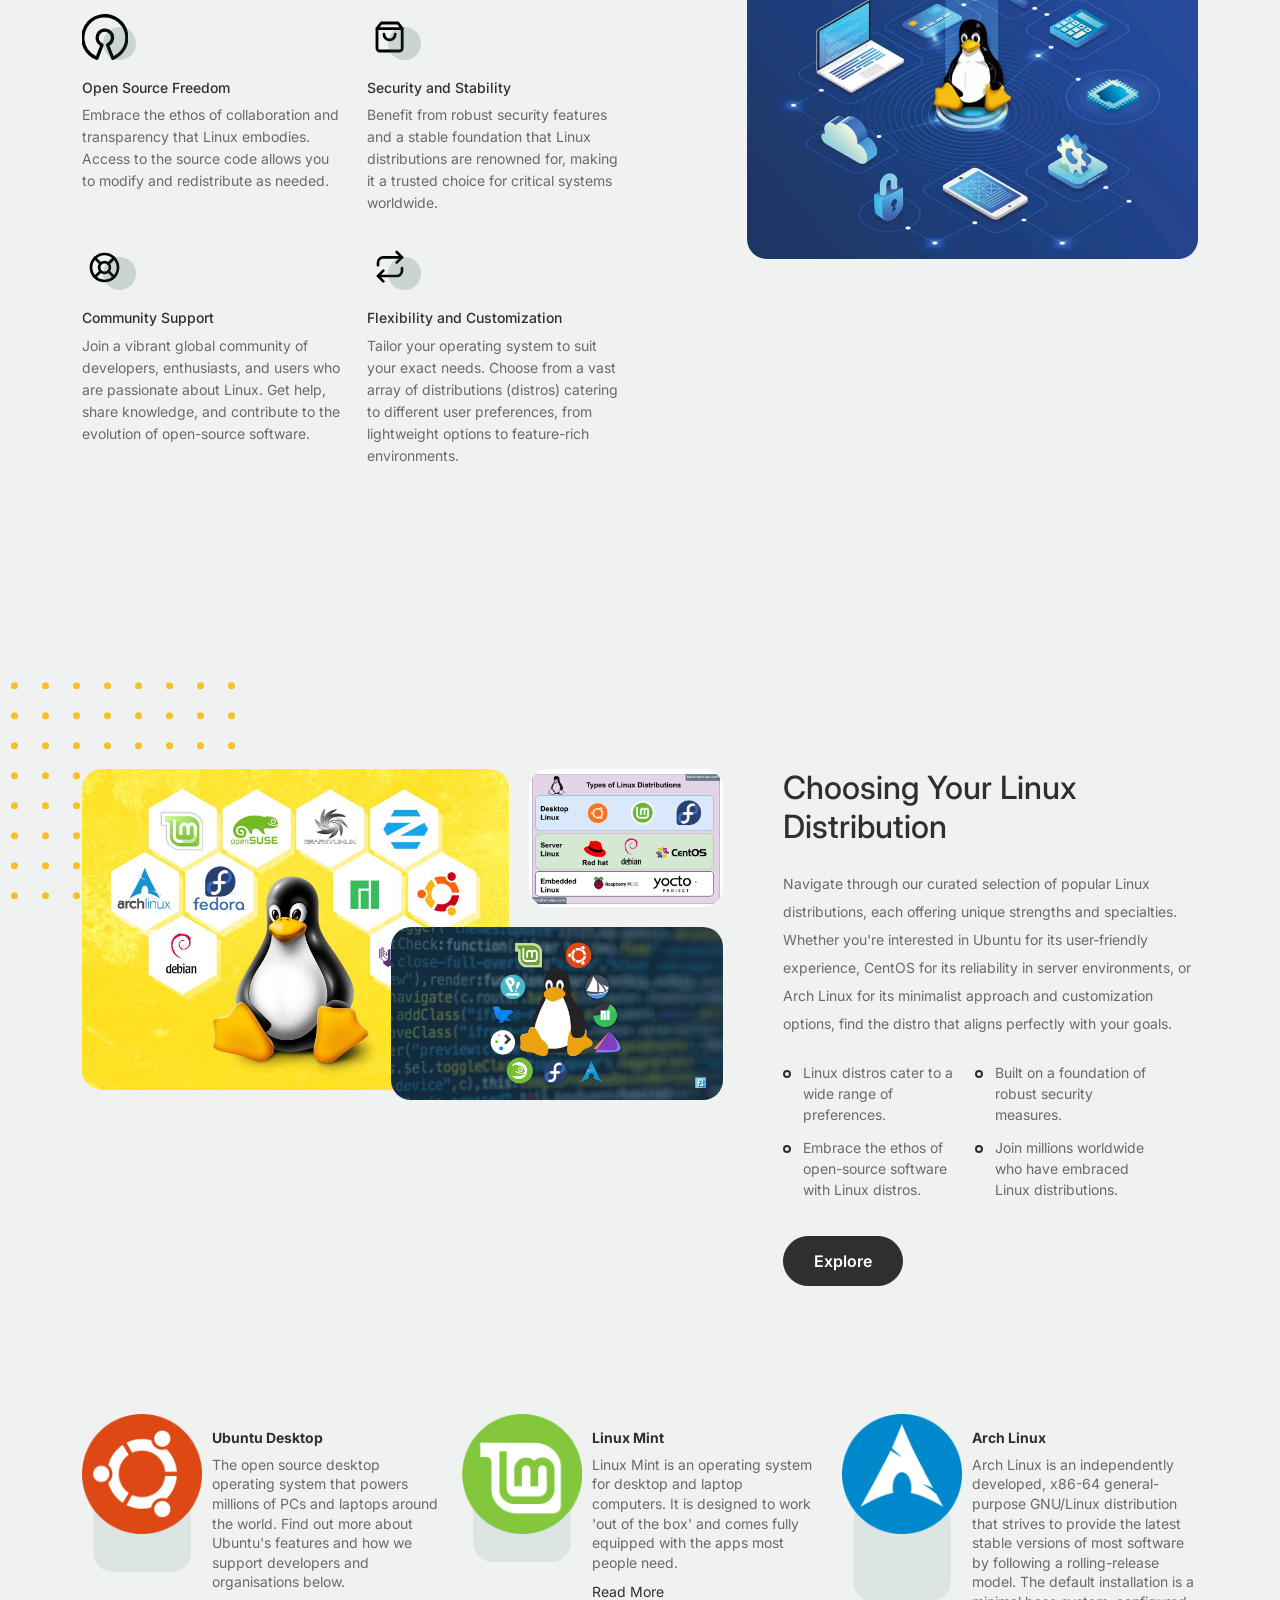
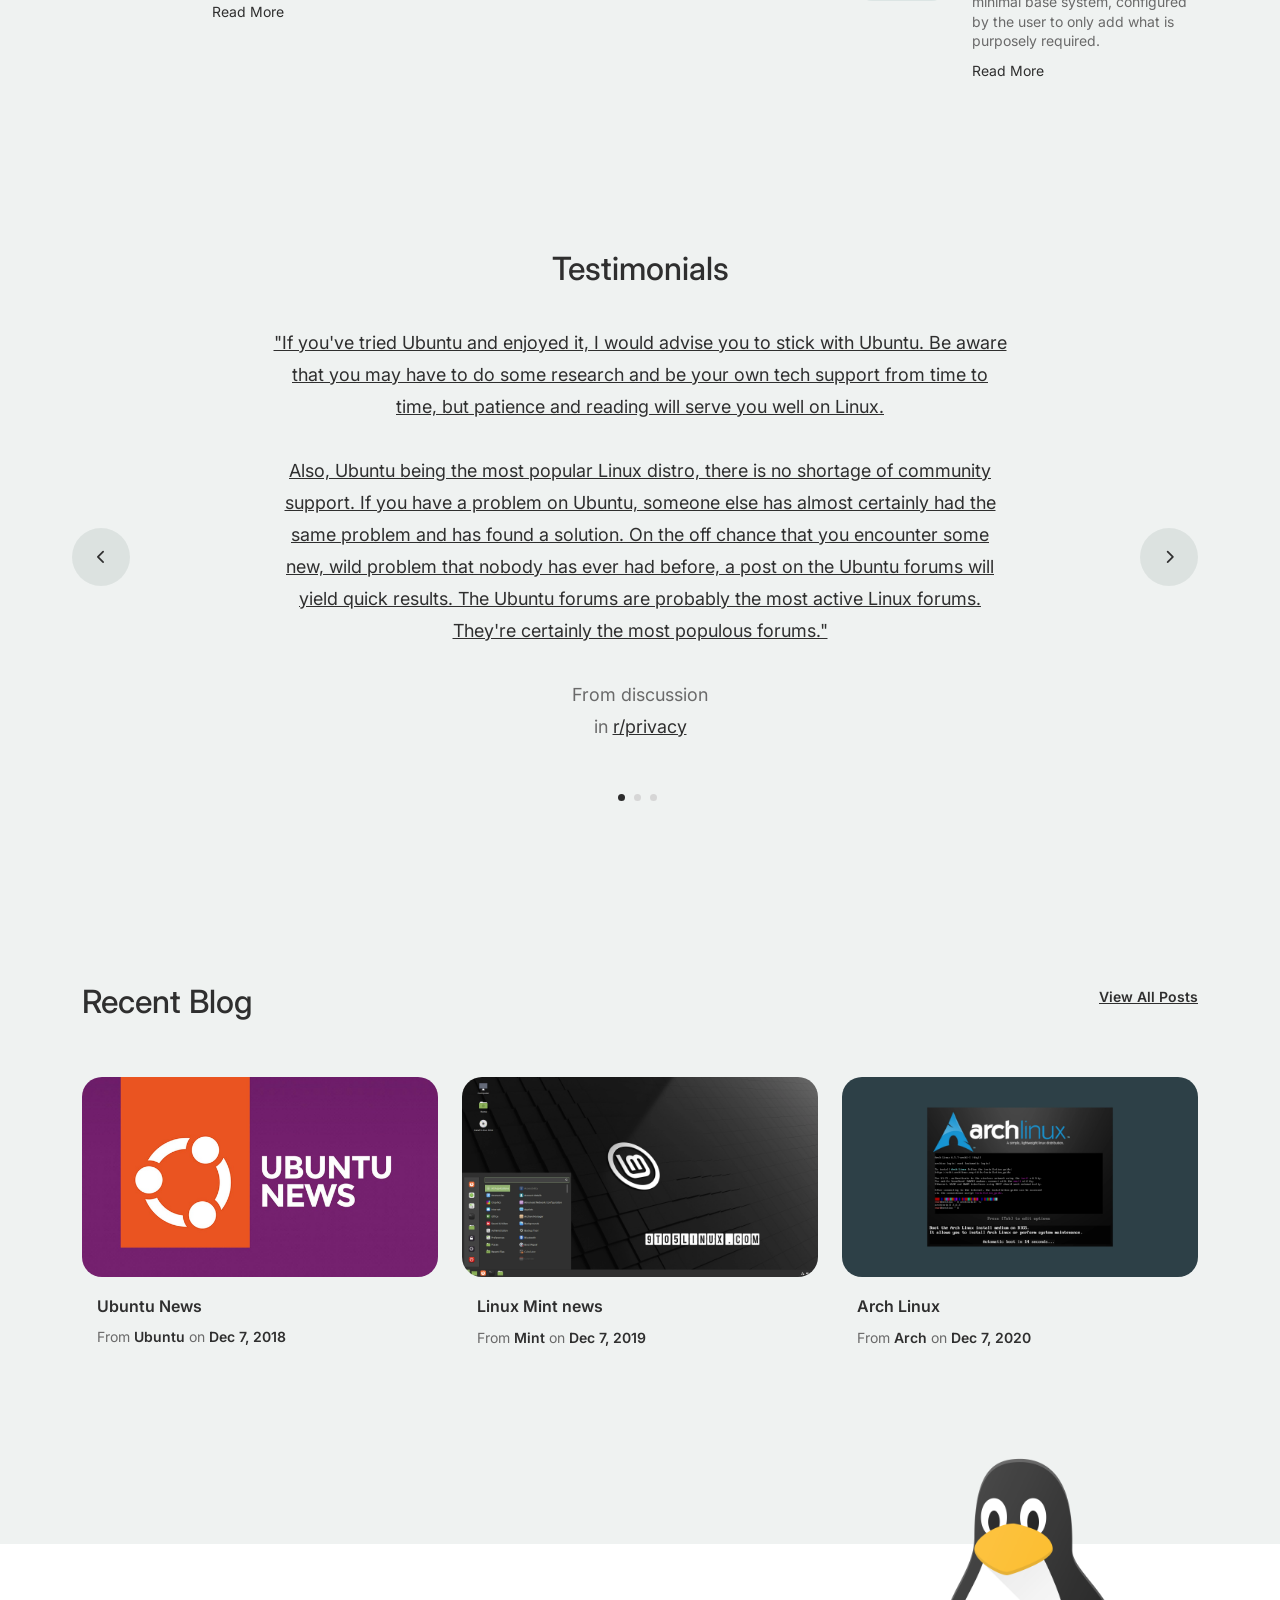
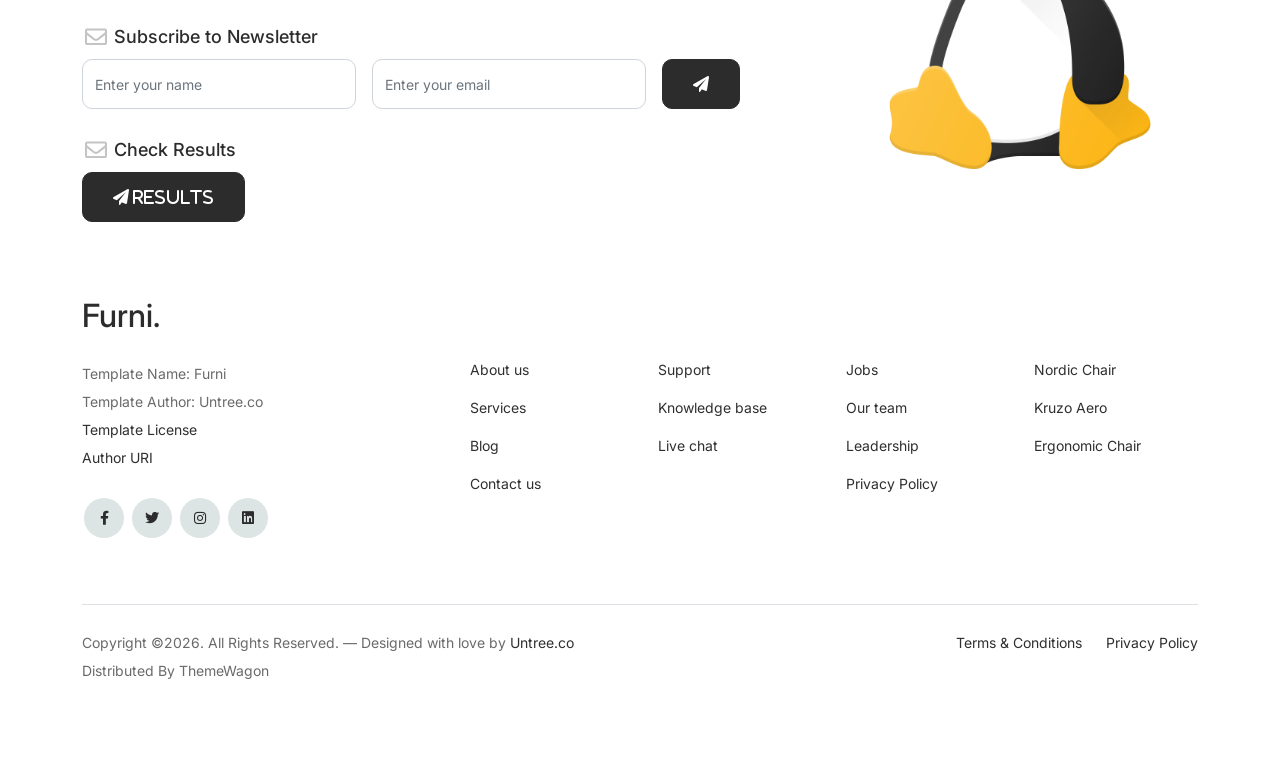
==== commit edf39a2c: "Cambios a secciones restantes. Cambios adicionales. Assets" ====
--- a/index.html
+++ b/index.html
@@ -43,15 +43,15 @@
 							<a class="nav-link" href="index.html">Home</a>
 						</li>
 						<li><a class="nav-link" href="#Distributions">Distributions</a></li>
-						<li><a class="nav-link" href="about.html">About Linux</a></li>
-						<li><a class="nav-link" href="services.html">Services</a></li>
-						<li><a class="nav-link" href="blog.html">Blog</a></li>
-						<li><a class="nav-link" href="contact.html">Contact us</a></li>
+						<li><a class="nav-link" href="#AboutLinux">About Linux</a></li>
+						<li><a class="nav-link" href="#Services">Services</a></li>
+						<li><a class="nav-link" href="#Blog">Blog</a></li>
+						<li><a class="nav-link" href="#ContactUs">Contact us</a></li>
 					</ul>
 
 					<ul class="custom-navbar-cta navbar-nav mb-2 mb-md-0 ms-5">
 						<li><a class="nav-link" href="#"><img src="images/user.svg"></a></li>
-						<li><a class="nav-link" href="cart.html"><img src="images/linux-svgrepo-com.svg" width="20px" height="20px"></a></li>
+						<li><a class="nav-link" href="results.html"><img src="images/linux-svgrepo-com.svg" width="20px" height="20px"></a></li>
 					</ul>
 				</div>
 			</div>
@@ -67,7 +67,7 @@
 							<div class="intro-excerpt">
 								<h1>Discover Linux:<span class="d-block"> Embrace Open-Source Innovation Today</span></h1>
 								<p class="mb-4">Explore the limitless possibilities of open-source computing with Linux. Whether you're a seasoned developer, a curious enthusiast, or a business looking to optimize your infrastructure, Linux offers unparalleled flexibility, security, and customization.</p>
-								<p><a href="" class="btn btn-secondary me-2">Read More</a><a href="#" class="btn btn-white-outline">Explore</a></p>
+								<p><a href="#AboutLinux" class="btn btn-secondary me-2">Read More</a><a href="#Distributions" class="btn btn-white-outline">Explore</a></p>
 							</div>
 						</div>
 						<div class="col-lg-7">
@@ -90,15 +90,15 @@
 					<div class="col-md-12 col-lg-3 mb-5 mb-lg-0">
 						<h2 class="mb-4 section-title">Distributions</h2>
 						<p class="mb-4">Dive into the diverse ecosystem of Linux distributions (distros) and discover the perfect match for your computing needs. Linux offers a multitude of options tailored to every requirement.</p>
-						<p><a href="shop.html" class="btn">Explore</a></p>
+						<p><a href="#Services" class="btn">Explore</a></p>
 					</div> 
 					<!-- End Column 1 -->
 
 					<!-- Start Column 2 -->
 					<div class="col-12 col-md-4 col-lg-3 mb-5 mb-md-0">
-						<a class="product-item" href="cart.html">
-							<img src="images/archiconL.png" class="img-fluid product-thumbnail">
-							<h3 class="product-title">Arch</h3>
+						<a class="product-item" href="https://ubuntu.com/download/desktop" target="_blank">
+							<img src="images/ubuntuiconL.png" class="img-fluid product-thumbnail">
+							<h3 class="product-title">Ubuntu</h3>
 							<strong class="product-price">Free</strong>
 
 							<span class="icon-cross">
@@ -110,9 +110,9 @@
 
 					<!-- Start Column 3 -->
 					<div class="col-12 col-md-4 col-lg-3 mb-5 mb-md-0">
-						<a class="product-item" href="cart.html">
-							<img src="images/ubuntuiconL.png" class="img-fluid product-thumbnail">
-							<h3 class="product-title">Ubuntu</h3>
+						<a class="product-item" href="https://linuxmint.com/download.php" target="_blank">
+							<img src="images/minticonL.png" class="img-fluid product-thumbnail">
+							<h3 class="product-title">Mint</h3>
 							<strong class="product-price">Free</strong>
 
 							<span class="icon-cross">
@@ -124,9 +124,9 @@
 
 					<!-- Start Column 4 -->
 					<div class="col-12 col-md-4 col-lg-3 mb-5 mb-md-0">
-						<a class="product-item" href="cart.html">
-							<img src="images/minticonL.png" class="img-fluid product-thumbnail">
-							<h3 class="product-title">Mint</h3>
+						<a class="product-item" href="https://wiki.archlinux.org/title/Installation_guide" target="_blank">
+							<img src="images/archiconL.png" class="img-fluid product-thumbnail">
+							<h3 class="product-title">Arch</h3>
 							<strong class="product-price">Free</strong>
 
 							<span class="icon-cross">
@@ -142,7 +142,7 @@
 		<!-- End Product Section -->
 
 		<!-- Start Why Choose Us Section -->
-		<div class="why-choose-section">
+		<div class="why-choose-section" id="AboutLinux">
 			<div class="container">
 				<div class="row justify-content-between">
 					<div class="col-lg-6">
@@ -206,7 +206,7 @@
 		<!-- End Why Choose Us Section -->
 
 		<!-- Start We Help Section -->
-		<div class="we-help-section">
+		<div class="we-help-section" id="Services">
 			<div class="container">
 				<div class="row justify-content-between">
 					<div class="col-lg-7 mb-5 mb-lg-0">
@@ -226,7 +226,7 @@
 							<li>Embrace the ethos of open-source software with Linux distros.</li>
 							<li>Join millions worldwide who have embraced Linux distributions.</li>
 						</ul>
-						<p><a herf="#" class="btn">Explore</a></p>
+						<p><a href="#Blog" class="btn">Explore</a></p>
 					</div>
 				</div>
 			</div>
@@ -241,12 +241,12 @@
 					<div class="col-12 col-md-6 col-lg-4 mb-4 mb-lg-0">
 						<div class="product-item-sm d-flex">
 							<div class="thumbnail">
-								<img src="images/product-1.png" alt="Image" class="img-fluid">
+								<img src="images/ubuntuiconL.png" alt="Image" class="img-fluid">
 							</div>
 							<div class="pt-3">
-								<h3>Nordic Chair</h3>
-								<p>Donec facilisis quam ut purus rutrum lobortis. Donec vitae odio </p>
-								<p><a href="#">Read More</a></p>
+								<h3>Ubuntu Desktop</h3>
+								<p>The open source desktop operating system that powers millions of PCs and laptops around the world. Find out more about Ubuntu's features and how we support developers and organisations below.</p>
+								<p><a href="https://ubuntu.com/download/desktop" target="_blank">Read More</a></p>
 							</div>
 						</div>
 					</div>
@@ -254,12 +254,12 @@
 					<div class="col-12 col-md-6 col-lg-4 mb-4 mb-lg-0">
 						<div class="product-item-sm d-flex">
 							<div class="thumbnail">
-								<img src="images/product-2.png" alt="Image" class="img-fluid">
+								<img src="images/minticonL.png" alt="Image" class="img-fluid">
 							</div>
 							<div class="pt-3">
-								<h3>Kruzo Aero Chair</h3>
-								<p>Donec facilisis quam ut purus rutrum lobortis. Donec vitae odio </p>
-								<p><a href="#">Read More</a></p>
+								<h3>Linux Mint</h3>
+								<p>Linux Mint is an operating system for desktop and laptop computers. It is designed to work 'out of the box' and comes fully equipped with the apps most people need.</p>
+								<p><a href="https://linuxmint.com/" target="_blank">Read More</a></p>
 							</div>
 						</div>
 					</div>
@@ -267,12 +267,12 @@
 					<div class="col-12 col-md-6 col-lg-4 mb-4 mb-lg-0">
 						<div class="product-item-sm d-flex">
 							<div class="thumbnail">
-								<img src="images/product-3.png" alt="Image" class="img-fluid">
+								<img src="images/archiconL.png" alt="Image" class="img-fluid">
 							</div>
 							<div class="pt-3">
-								<h3>Ergonomic Chair</h3>
-								<p>Donec facilisis quam ut purus rutrum lobortis. Donec vitae odio </p>
-								<p><a href="#">Read More</a></p>
+								<h3>Arch Linux</h3>
+								<p>Arch Linux is an independently developed, x86-64 general-purpose GNU/Linux distribution that strives to provide the latest stable versions of most software by following a rolling-release model. The default installation is a minimal base system, configured by the user to only add what is purposely required.</p>
+								<p><a href="https://wiki.archlinux.org/title/Arch_Linux">Read More</a></p>
 							</div>
 						</div>
 					</div>
@@ -307,17 +307,12 @@
 										<div class="col-lg-8 mx-auto">
 
 											<div class="testimonial-block text-center">
-												<blockquote class="mb-5">
-													<p>&ldquo;Donec facilisis quam ut purus rutrum lobortis. Donec vitae odio quis nisl dapibus malesuada. Nullam ac aliquet velit. Aliquam vulputate velit imperdiet dolor tempor tristique. Pellentesque habitant morbi tristique senectus et netus et malesuada fames ac turpis egestas. Integer convallis volutpat dui quis scelerisque.&rdquo;</p>
-												</blockquote>
-
-												<div class="author-info">
-													<div class="author-pic">
-														<img src="images/person-1.png" alt="Maria Jones" class="img-fluid">
-													</div>
-													<h3 class="font-weight-bold">Maria Jones</h3>
-													<span class="position d-block mb-3">CEO, Co-Founder, XYZ Inc.</span>
-												</div>
+												<blockquote class="reddit-embed-bq" data-embed-height="632"><a href="https://www.reddit.com/r/privacy/comments/18cbxwo/comment/kca2vaa/" target="_blank">
+
+													"If you've tried Ubuntu and enjoyed it, I would advise you to stick with Ubuntu. Be aware that you may have to do some research and be your own tech support from time to time, but patience and reading will serve you well on Linux.<br><br>
+													Also, Ubuntu being the most popular Linux distro, there is no shortage of community support. If you have a problem on Ubuntu, someone else has almost certainly had the same problem and has found a solution. On the off chance that you encounter some new, wild problem that nobody has ever had before, a post on the Ubuntu forums will yield quick results. The Ubuntu forums are probably the most active Linux forums. They're certainly the most populous forums."
+
+													</a><br><br>From discussion<a href="https://www.reddit.com/r/privacy/comments/18cbxwo/is_linux_worth_it_for_the_average_nontech_user/" target="_blank"><no value=""></no></a><br> in <a href="https://www.reddit.com/r/privacy/" target="_blank">r/privacy</a></blockquote>
 											</div>
 
 										</div>
@@ -330,17 +325,11 @@
 										<div class="col-lg-8 mx-auto">
 
 											<div class="testimonial-block text-center">
-												<blockquote class="mb-5">
-													<p>&ldquo;Donec facilisis quam ut purus rutrum lobortis. Donec vitae odio quis nisl dapibus malesuada. Nullam ac aliquet velit. Aliquam vulputate velit imperdiet dolor tempor tristique. Pellentesque habitant morbi tristique senectus et netus et malesuada fames ac turpis egestas. Integer convallis volutpat dui quis scelerisque.&rdquo;</p>
-												</blockquote>
-
-												<div class="author-info">
-													<div class="author-pic">
-														<img src="images/person-1.png" alt="Maria Jones" class="img-fluid">
-													</div>
-													<h3 class="font-weight-bold">Maria Jones</h3>
-													<span class="position d-block mb-3">CEO, Co-Founder, XYZ Inc.</span>
-												</div>
+												<blockquote class="reddit-embed-bq" data-embed-height="400"><a href="https://www.reddit.com/r/privacy/comments/18cbxwo/comment/kc9s7qs/" target="_blank">
+													
+													"I installed Ubuntu on my mom in laws laptop back in 2016. It was the only way she would not screw up her computer and have me trying to fix it 2-3 times a month, when it was infected with all kinds of viruses and spyware stuff. The amount of random exe files and weird programs she used to click on gambling sites and solitaire game websites was incredible. I got tired of it, so I literally just gave her a laptop with Ubuntu just with a stock firewall and no antivirus running and everything was just quiet from there. She stopped calling me all the time. I think she managed to screw something up once in 6 months, and it took me 10 minutes to fix. Best solution ever. LoL.. I don't even think she was aware that she was running Linux."
+
+												</a><br><br>From discussion<a href="https://www.reddit.com/r/privacy/comments/18cbxwo/is_linux_worth_it_for_the_average_nontech_user/" target="_blank"><no value=""></no></a><br> in <a href="https://www.reddit.com/r/privacy/" target="_blank">r/privacy</a></blockquote>
 											</div>
 
 										</div>
@@ -353,17 +342,17 @@
 										<div class="col-lg-8 mx-auto">
 
 											<div class="testimonial-block text-center">
-												<blockquote class="mb-5">
-													<p>&ldquo;Donec facilisis quam ut purus rutrum lobortis. Donec vitae odio quis nisl dapibus malesuada. Nullam ac aliquet velit. Aliquam vulputate velit imperdiet dolor tempor tristique. Pellentesque habitant morbi tristique senectus et netus et malesuada fames ac turpis egestas. Integer convallis volutpat dui quis scelerisque.&rdquo;</p>
-												</blockquote>
-
-												<div class="author-info">
-													<div class="author-pic">
-														<img src="images/person-1.png" alt="Maria Jones" class="img-fluid">
-													</div>
-													<h3 class="font-weight-bold">Maria Jones</h3>
-													<span class="position d-block mb-3">CEO, Co-Founder, XYZ Inc.</span>
-												</div>
+												<blockquote class="reddit-embed-bq" data-embed-height="1048"><a href="https://www.reddit.com/r/linux4noobs/comments/199n2h8/comment/kif5925/" target="_blank">
+													
+													"It depends on what you're switching for.<br><br>
+
+													For me, I switched to get away from MS because I really dislike the direction they're taking Windows. For all intents and purposes it will be harder in some cases.<br>
+
+													...<br>
+
+													Switch because you're interested in trying something new and aren't afraid to get into the weeds a little, or because you've had enough of the way your current OS is being run and want something that's not pushy about how you should be using your PC."
+
+												</a><br><br>From discussion<a href="https://www.reddit.com/r/linux4noobs/comments/199n2h8/is_linux_worth_it/" target="_blank"><no value=""></no></a><br> in <a href="https://www.reddit.com/r/linux4noobs/" target="_blank">r/linux4noobs</a></blockquote>
 											</div>
 
 										</div>
@@ -381,7 +370,7 @@
 		<!-- End Testimonial Slider -->
 
 		<!-- Start Blog Section -->
-		<div class="blog-section">
+		<div class="blog-section" id="Blog">
 			<div class="container">
 				<div class="row mb-5">
 					<div class="col-md-6">
@@ -396,11 +385,11 @@
 
 					<div class="col-12 col-sm-6 col-md-4 mb-4 mb-md-0">
 						<div class="post-entry">
-							<a href="#" class="post-thumbnail"><img src="images/post-1.jpg" alt="Image" class="img-fluid"></a>
+							<a href="https://ubuntu.com/blog?category=news" class="post-thumbnail"><img src="images/ubuntu-news-.jpg" alt="Image" class="img-fluid"></a>
 							<div class="post-content-entry">
-								<h3><a href="#">First Time Home Owner Ideas</a></h3>
+								<h3><a href="https://ubuntu.com/blog?category=news">Ubuntu News</a></h3>
 								<div class="meta">
-									<span>by <a href="#">Kristin Watson</a></span> <span>on <a href="#">Dec 19, 2021</a></span>
+									<span>From <a href="https://ubuntu.com/blog?category=news">Ubuntu</a></span> <span>on <a href="#">Dec 7, 2018</a></span>
 								</div>
 							</div>
 						</div>
@@ -408,11 +397,11 @@
 
 					<div class="col-12 col-sm-6 col-md-4 mb-4 mb-md-0">
 						<div class="post-entry">
-							<a href="#" class="post-thumbnail"><img src="images/post-2.jpg" alt="Image" class="img-fluid"></a>
+							<a href="https://blog.linuxmint.com/" class="post-thumbnail"><img src="images/lm2121.webp" alt="Image" class="img-fluid"></a>
 							<div class="post-content-entry">
-								<h3><a href="#">How To Keep Your Furniture Clean</a></h3>
+								<h3><a href="https://blog.linuxmint.com/">Linux Mint news</a></h3>
 								<div class="meta">
-									<span>by <a href="#">Robert Fox</a></span> <span>on <a href="#">Dec 15, 2021</a></span>
+									<span>From <a href="https://blog.linuxmint.com/">Mint</a></span> <span>on <a href="#">Dec 7, 2019</a></span>
 								</div>
 							</div>
 						</div>
@@ -420,11 +409,11 @@
 
 					<div class="col-12 col-sm-6 col-md-4 mb-4 mb-md-0">
 						<div class="post-entry">
-							<a href="#" class="post-thumbnail"><img src="images/post-3.jpg" alt="Image" class="img-fluid"></a>
+							<a href="https://archlinux.org/news/" class="post-thumbnail"><img src="images/arh1023.webp" alt="Image" class="img-fluid"></a>
 							<div class="post-content-entry">
-								<h3><a href="#">Small Space Furniture Apartment Ideas</a></h3>
+								<h3><a href="https://archlinux.org/">Arch Linux</a></h3>
 								<div class="meta">
-									<span>by <a href="#">Kristin Watson</a></span> <span>on <a href="#">Dec 12, 2021</a></span>
+									<span>From <a href="https://archlinux.org/">Arch</a></span> <span>on <a href="#">Dec 7, 2020</a></span>
 								</div>
 							</div>
 						</div>
@@ -436,11 +425,11 @@
 		<!-- End Blog Section -->
 
 		<!-- Start Footer Section -->
-		<footer class="footer-section">
+		<footer class="footer-section" id="ContactUs">
 			<div class="container relative">
 
 				<div class="sofa-img">
-					<img src="images/sofa.png" alt="Image" class="img-fluid">
+					<img src="images/Linux-icon-design-on-transparent-background-PNG.png" alt="Image" class="img-fluid">
 				</div>
 
 				<div class="row">
@@ -461,14 +450,17 @@
 									</button>
 								</div>
 							</form>
+
 							<br>
 							<div class="col-auto">
+								<h3 class="d-flex align-items-center"><span class="me-1"><img src="images/envelope-outline.svg" alt="Image" class="img-fluid"></span><span>Check Results</span></h3>
 								<a href="results.html">
-									<button class="btn btn-primary" >
-									<span class="fa fa-paper-plane">Results</span>
+								<button class="btn btn-primary">
+									<span class="fa fa-paper-plane"> Results</span>
 								</button>
 								</a>
 							</div>
+							
 						</div>
 					</div>
 				</div>
@@ -476,7 +468,11 @@
 				<div class="row g-5 mb-5">
 					<div class="col-lg-4">
 						<div class="mb-4 footer-logo-wrap"><a href="#" class="footer-logo">Furni<span>.</span></a></div>
-						<p class="mb-4">Donec facilisis quam ut purus rutrum lobortis. Donec vitae odio quis nisl dapibus malesuada. Nullam ac aliquet velit. Aliquam vulputate velit imperdiet dolor tempor tristique. Pellentesque habitant</p>
+						<p class="mb-4">Template Name: Furni<br>
+										Template Author: Untree.co<br>
+										<a href="https://creativecommons.org/licenses/by/3.0/">Template License</a><br>
+										<a href="https://untree.co/">Author URI</a>
+						</p>
 
 						<ul class="list-unstyled custom-social">
 							<li><a href="#"><span class="fa fa-brands fa-facebook-f"></span></a></li>
--- a/css/style.css
+++ b/css/style.css
@@ -174,11 +174,11 @@
     -webkit-box-shadow: none;
     box-shadow: none; }
   .btn.btn-primary {
-    background: #3b5d50;
-    border-color: #3b5d50; }
+    background: rgb(44, 44, 44);
+    border-color: rgb(44, 44, 44); }
     .btn.btn-primary:hover {
-      background: #314d43;
-      border-color: #314d43; }
+      background: darkgray;
+      border-color: darkgray; }
   .btn.btn-secondary {
     color: #2f2f2f;
     background: #f9bf29;
@@ -324,7 +324,7 @@
       content: "";
       width: 255px;
       height: 217px;
-      background-image: url("../images/dots-light.svg");
+      background-image: url("../images/dots-yellow.svg");
       background-size: contain;
       background-repeat: no-repeat;
       -webkit-transform: translate(-40%, -40%);
@@ -374,7 +374,7 @@
       width: 8px;
       height: 8px;
       border-radius: 50%;
-      border: 2px solid #3b5d50;
+      border: 2px solid rgb(44, 44, 44);
       position: absolute;
       left: 0;
       top: 8px; }
@@ -462,7 +462,7 @@
       -o-transition: .3s all ease;
       transition: .3s all ease; }
       .testimonial-slider-wrap #testimonial-nav > span:hover {
-        background: #3b5d50;
+        background: rgb(44, 44, 44);
         color: #ffffff; }
     .testimonial-slider-wrap #testimonial-nav .prev {
       left: -10px; }
@@ -502,7 +502,7 @@
         transition: .3s all ease;
         background-color: #d6d6d6; }
       .testimonial-slider-wrap .tns-nav button:hover:before, .testimonial-slider-wrap .tns-nav button.tns-nav-active:before {
-        background-color: #3b5d50; }
+        background-color: rgb(44, 44, 44); }
 
 .before-footer-section {
   padding: 7rem 0 12rem 0 !important; }
@@ -559,7 +559,7 @@
     .footer-section .subscription-form h3 {
       font-size: 18px;
       font-weight: 500;
-      color: #3b5d50; }
+      color: rgb(44, 44, 44); }
     .footer-section .subscription-form .form-control {
       height: 50px;
       border-radius: 10px;
@@ -568,7 +568,7 @@
         outline: none;
         -webkit-box-shadow: none;
         box-shadow: none;
-        border-color: #3b5d50;
+        border-color: rgb(44, 44, 44);
         -webkit-box-shadow: 0 1px 4px 0 rgba(0, 0, 0, 0.2);
         box-shadow: 0 1px 4px 0 rgba(0, 0, 0, 0.2); }
       .footer-section .subscription-form .form-control::-webkit-input-placeholder {
@@ -599,7 +599,7 @@
     font-size: 32px;
     font-weight: 500;
     text-decoration: none;
-    color: #3b5d50; }
+    color: rgb(44, 44, 44); }
   .footer-section .custom-social li {
     margin: 2px;
     display: inline-block; }
@@ -610,10 +610,10 @@
       line-height: 40px;
       display: inline-block;
       background: #dce5e4;
-      color: #3b5d50;
+      color: rgb(44, 44, 44);
       border-radius: 50%; }
       .footer-section .custom-social li a:hover {
-        background: #3b5d50;
+        background: rgb(44, 44, 44);
         color: #ffffff; }
   .footer-section .border-top {
     border-color: #dce5e4; }
@@ -631,7 +631,7 @@
     outline: none;
     -webkit-box-shadow: none;
     box-shadow: none;
-    border-color: #3b5d50;
+    border-color: rgb(44, 44, 44);
     -webkit-box-shadow: 0 1px 4px 0 rgba(0, 0, 0, 0.2);
     box-shadow: 0 1px 4px 0 rgba(0, 0, 0, 0.2); }
   .form-control::-webkit-input-placeholder {
@@ -653,7 +653,7 @@
     height: 50px;
     line-height: 50px;
     text-align: center;
-    background: #3b5d50;
+    background: rgb(44, 44, 44);
     margin-right: 20px;
     color: #ffffff; }
 
@@ -679,7 +679,7 @@
     vertical-align: middle;
     color: rgba(0, 0, 0, 0.8); }
   .site-blocks-table tbody tr:first-child td {
-    border-top: 1px solid #3b5d50 !important; }
+    border-top: 1px solid rgb(44, 44, 44) !important; }
   .site-blocks-table .btn {
     background: none !important;
     color: #000000;
@@ -697,11 +697,11 @@
   border-radius: 10px !important; }
 
 .text-primary {
-  color: #3b5d50 !important; }
+  color: rgb(44, 44, 44) !important; }
 
 .thankyou-icon {
   position: relative;
-  color: #3b5d50; }
+  color: rgb(44, 44, 44); }
   .thankyou-icon:before {
     position: absolute;
     content: "";
